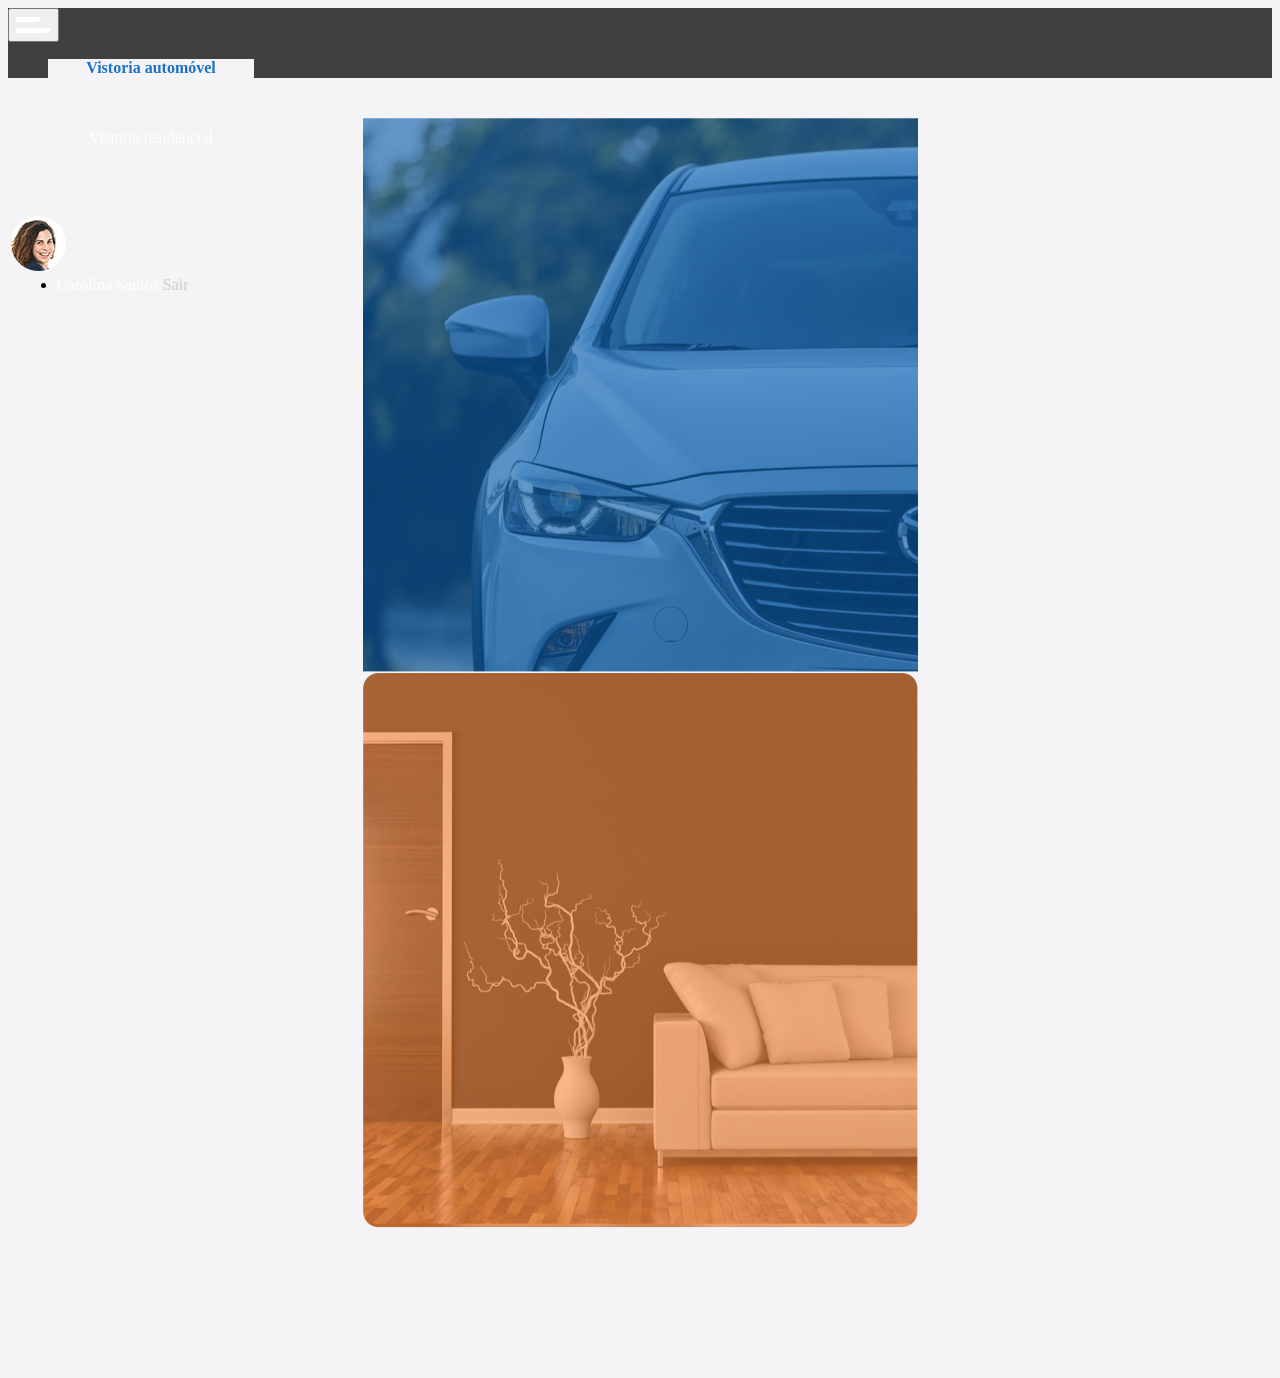
==== home.html @ ea6d6890 "Atualiza segurança, dependências e documentação do protótipo - jQuery 3.3.1 -> 3.7.1, Bootstrap 4.2." ====
<!DOCTYPE html>
<html lang="pt-br">
    <head>
    <meta charset="utf-8">
    <meta name="viewport" content="width=device-width, initial-scale=1, shrink-to-fit=no">
    <meta http-equiv="Content-Security-Policy" content="default-src 'self'; script-src 'self'; style-src 'self' 'unsafe-inline' https://fonts.googleapis.com; font-src 'self' https://fonts.gstatic.com; img-src 'self' data: blob:; connect-src 'self'; form-action 'self'; base-uri 'self'; object-src 'none'">
    <meta name="referrer" content="strict-origin-when-cross-origin">
    <meta name="robots" content="noindex, nofollow">
    <meta name="description" content="Escolha o tipo de vistoria.">
    <title>Início | Auto Vistoria</title>
    <link rel="icon" type="image/png" href="img/icon-car.png">

    <link rel="preconnect" href="https://fonts.googleapis.com">
    <link rel="preconnect" href="https://fonts.gstatic.com" crossorigin>
    <link href="https://fonts.googleapis.com/css2?family=Montserrat:wght@100;200;300;400;500;600;700&family=Open+Sans:wght@300;400;600;700&display=swap" rel="stylesheet">
    <link rel="stylesheet" href="css/bootstrap.min.css">
    <link rel="stylesheet" href="css/docs.min.css">
    <link rel="stylesheet" href="css/bradseg_icons.css">
    <link rel="stylesheet" href="css/estilo.css">
  </head>
    <body>
      <header class="header-home">
        <!-- Navbar -->
        <nav class="navbar navbar-expand-lg nav-mso display-desk">
          <a class="navbar-brand mr-auto mr-lg-0" href="home.html" aria-label="Início"></a>
          <button class="navbar-toggler p-0 border-0" type="button" data-toggle="offcanvas" aria-label="Abrir menu" aria-expanded="false">
            <!--span class="navbar-toggler-icon"></span-->
            <div class="navbar-toggler-icon">
                <div class="bar1"></div>
                <div class="bar2"></div>
                <div class="bar3"></div>
              </div>
          </button>
          <div class="navbar-collapse offcanvas-collapse">
            <ul class="navbar-nav padding-nav mx-auto">
              <li class="nav-item menu-principal active">
                <a class="nav-link" href="vistoria-automovel.html">Vistoria automóvel</a>
              </li>
              <li class="nav-item menu-principal">
                <a class="nav-link" href="vistoria-residencial.html">Vistoria residencial</a>
              </li>
            </ul>
            <div class="nav-user">
                <a href="#">
                  <img alt="Perfil do usuário" src="img/perfil-usuario.png">
                </a>
            </div>
            <ul class="navbar-nav ml-auto ml-auto-ajustes nav-responsive-none">
                <li class="nav-item">
                  <span class="nav-link white padding-li-itens">Carolina Santos</span>
                  <span><a class="nav-link yellow padding-li-itens" href="login.html">Sair</a></span>
                </li>
              </ul>
          </div>
        </nav>
        <!-- Navbar Responsiva -->
        <nav class="navbar navbar-expand-lg nav-mso display-mobile">
          <a class="navbar-brand mr-auto mr-lg-0" href="home.html" aria-label="Início"></a>
          <div class="nav-user">
            <a class="nav-link active" href="vistoria-automovel.html">Automóvel</a>
            <a class="nav-link" href="vistoria-residencial.html">Residencial</a>
          </div>
          <div class="nav-sair float-right">
            <a href="login.html">
              <img alt="Sair" src="img/icon-sair.png">
            </a>
          </div>
        </nav>
      </header>
        <section class="container-fluid home">
          <div class="row">
              <div class="col-sm-6">
                <a class="box" href="vistoria-automovel.html">
                    <div class="content">
                        <img alt="" src="img/bg-car.png" width="500" height="500">
                        <div class="text1">Automóvel</div>
                        <div class="text2">vistoria</div>
                    </div>
                </a>
              </div>
              <div class="col-sm-6">
                  <a class="box" href="vistoria-residencial.html">
                      <div class="content content-house">
                          <img alt="" src="img/bg-house.png" width="500" height="500">
                          <div class="text1">Residência</div>
                          <div class="text2">vistoria</div>
                      </div>
                  </a>
              </div>
          </div>
        </section>

    <script src="js/jquery-3.7.1.min.js"></script>
    <script src="js/popper.min.js"></script>
    <script src="js/bootstrap.min.js"></script>
    <script src="js/app.js"></script>
  </body>
</html>
---- css/docs.min.css ----
/*!
 * IE10 viewport hack for Surface/desktop Windows 8 bug
 * Copyright 2014-2015 Twitter, Inc.
 * Licensed under MIT (https://github.com/twbs/bootstrap/blob/master/LICENSE)
 */@-ms-viewport{width:device-width}@-o-viewport{width:device-width}@viewport{width:device-width}.hll{background-color:#ffc}.c{color:#999}.err{color:#A00;background-color:#FAA}.k{color:#069}.o{color:#555}.cm{color:#999}.cp{color:#099}.c1{color:#999}.cs{color:#999}.gd{background-color:#FCC;border:1px solid #C00}.ge{font-style:italic}.gr{color:red}.gh{color:#030}.gi{background-color:#CFC;border:1px solid #0C0}.go{color:#AAA}.gp{color:#009}.gu{color:#030}.gt{color:#9C6}.kc{color:#069}.kd{color:#069}.kn{color:#069}.kp{color:#069}.kr{color:#069}.kt{color:#078}.m{color:#F60}.s{color:#d44950}.na{color:#4f9fcf}.nb{color:#366}.nc{color:#0A8}.no{color:#360}.nd{color:#99F}.ni{color:#999}.ne{color:#C00}.nf{color:#C0F}.nl{color:#99F}.nn{color:#0CF}.nt{color:#2f6f9f}.nv{color:#033}.ow{color:#000}.w{color:#bbb}.mf{color:#F60}.mh{color:#F60}.mi{color:#F60}.mo{color:#F60}.sb{color:#C30}.sc{color:#C30}.sd{color:#C30;font-style:italic}.s2{color:#C30}.se{color:#C30}.sh{color:#C30}.si{color:#A00}.sx{color:#C30}.sr{color:#3AA}.s1{color:#C30}.ss{color:#FC3}.bp{color:#366}.vc{color:#033}.vg{color:#033}.vi{color:#033}.il{color:#F60}.css .nt+.nt,.css .o,.css .o+.nt{color:#999}/*!
 * Bootstrap Docs (http://getbootstrap.com)
 * Copyright 2011-2016 Twitter, Inc.
 * Licensed under the Creative Commons Attribution 3.0 Unported License. For
 * details, see https://creativecommons.org/licenses/by/3.0/.
 */body{position:relative}.table code{font-size:13px;font-weight:400}h2 code,h3 code,h4 code{background-color:inherit}.btn-outline{color:#563d7c;background-color:transparent;border-color:#563d7c}.btn-outline:active,.btn-outline:focus,.btn-outline:hover{color:#fff;background-color:#563d7c;border-color:#563d7c}.btn-outline-inverse{color:#fff;background-color:transparent;border-color:#cdbfe3}.btn-outline-inverse:active,.btn-outline-inverse:focus,.btn-outline-inverse:hover{color:#563d7c;text-shadow:none;background-color:#fff;border-color:#fff}.bs-docs-booticon{display:block;font-weight:500;color:#fff;text-align:center;cursor:default;background-color:#563d7c;border-radius:15%}.bs-docs-booticon-sm{width:30px;height:30px;font-size:20px;line-height:28px}.bs-docs-booticon-lg{width:144px;height:144px;font-size:108px;line-height:140px}.bs-docs-booticon-inverse{color:#563d7c;background-color:#fff}.bs-docs-booticon-outline{background-color:transparent;border:1px solid #cdbfe3}#skippy{display:block;padding:1em;color:#fff;background-color:#6f5499;outline:0}#skippy .skiplink-text{padding:.5em;outline:1px dotted}#content:focus{outline:0}.bs-docs-nav{margin-bottom:0;background-color:#fff;border-bottom:0}.bs-home-nav .bs-nav-b{display:none}.bs-docs-nav .navbar-brand,.bs-docs-nav .navbar-nav>li>a{font-weight:500;color:#563d7c}.bs-docs-nav .navbar-nav>.active>a,.bs-docs-nav .navbar-nav>.active>a:hover,.bs-docs-nav .navbar-nav>li>a:hover{color:#463265;background-color:#f9f9f9}.bs-docs-nav .navbar-toggle .icon-bar{background-color:#563d7c}.bs-docs-nav .navbar-header .navbar-toggle{border-color:#fff}.bs-docs-nav .navbar-header .navbar-toggle:focus,.bs-docs-nav .navbar-header .navbar-toggle:hover{background-color:#f9f9f9;border-color:#f9f9f9}.bs-docs-footer{padding-top:50px;padding-bottom:50px;margin-top:100px;color:#99979c;text-align:center;background-color:#2a2730}.bs-docs-footer a{color:#fff}.bs-docs-footer-links{padding-left:0;margin-bottom:20px}.bs-docs-footer-links li{display:inline-block}.bs-docs-footer-links li+li{margin-left:15px}@media (min-width:768px){.bs-docs-footer{text-align:left}.bs-docs-footer p{margin-bottom:0}}.bs-docs-header,.bs-docs-masthead{position:relative;padding:30px 0;color:#cdbfe3;text-align:center;text-shadow:0 1px 0 rgba(0,0,0,.1);background-color:#6f5499;background-image:-webkit-gradient(linear,left top,left bottom,from(#563d7c),to(#6f5499));background-image:-webkit-linear-gradient(top,#563d7c 0,#6f5499 100%);background-image:-o-linear-gradient(top,#563d7c 0,#6f5499 100%);background-image:linear-gradient(to bottom,#563d7c 0,#6f5499 100%);filter:progid:DXImageTransform.Microsoft.gradient(startColorstr='#563d7c', endColorstr='#6F5499', GradientType=0);background-repeat:repeat-x}.bs-docs-masthead .bs-docs-booticon{margin:0 auto 30px}.bs-docs-masthead h1{font-weight:300;line-height:1;color:#fff}.bs-docs-masthead .lead{margin:0 auto 30px;font-size:20px;color:#fff}.bs-docs-masthead .version{margin-top:-15px;margin-bottom:30px;color:#9783b9}.bs-docs-masthead .btn{width:100%;padding:15px 30px;font-size:20px}@media (min-width:480px){.bs-docs-masthead .btn{width:auto}}@media (min-width:768px){.bs-docs-masthead{padding:80px 0}.bs-docs-masthead h1{font-size:60px}.bs-docs-masthead .lead{font-size:24px}}@media (min-width:992px){.bs-docs-masthead .lead{width:80%;font-size:30px}}.bs-docs-header{margin-bottom:40px;font-size:20px}.bs-docs-header h1{margin-top:0;color:#fff}.bs-docs-header p{margin-bottom:0;font-weight:300;line-height:1.4}.bs-docs-header .container{position:relative}@media (min-width:768px){.bs-docs-header{padding-top:60px;padding-bottom:60px;font-size:24px;text-align:left}.bs-docs-header h1{font-size:60px;line-height:1}}@media (min-width:992px){.bs-docs-header h1,.bs-docs-header p{margin-right:380px}}.carbonad{width:auto!important;height:auto!important;padding:20px!important;margin:30px -15px -31px!important;overflow:hidden;font-size:13px!important;line-height:16px!important;text-align:left;background:0 0!important;border:solid #866ab3!important;border-width:1px 0!important}.carbonad-img{margin:0!important}.carbonad-tag,.carbonad-text{display:block!important;float:none!important;width:auto!important;height:auto!important;margin-left:145px!important;font-family:"Helvetica Neue",Helvetica,Arial,sans-serif!important}.carbonad-text{padding-top:0!important}.carbonad-tag{color:inherit!important;text-align:left!important}.carbonad-tag a,.carbonad-text a{color:#fff!important}.carbonad #azcarbon>img{display:none}@media (min-width:480px){.carbonad{width:330px!important;margin:20px auto!important;border-width:1px!important;border-radius:4px}.bs-docs-masthead .carbonad{margin:50px auto 0!important}}@media (min-width:768px){.carbonad{margin-right:0!important;margin-left:0!important}}@media (min-width:992px){.carbonad{position:absolute;top:0;right:15px;width:330px!important;padding:15px!important;margin:0!important}.bs-docs-masthead .carbonad{position:static}}.bs-docs-featurette{padding-top:40px;padding-bottom:40px;font-size:16px;line-height:1.5;color:#555;text-align:center;background-color:#fff;border-bottom:1px solid #e5e5e5}.bs-docs-featurette+.bs-docs-footer{margin-top:0;border-top:0}.bs-docs-featurette-title{margin-bottom:5px;font-size:30px;font-weight:400;color:#333}.half-rule{width:100px;margin:40px auto}.bs-docs-featurette h3{margin-bottom:5px;font-weight:400;color:#333}.bs-docs-featurette-img{display:block;margin-bottom:20px;color:#333}.bs-docs-featurette-img:hover{color:#337ab7;text-decoration:none}.bs-docs-featurette-img img{display:block;margin-bottom:15px}@media (min-width:480px){.bs-docs-featurette .img-responsive{margin-top:30px}}@media (min-width:768px){.bs-docs-featurette{padding-top:100px;padding-bottom:100px}.bs-docs-featurette-title{font-size:40px}.bs-docs-featurette .lead{max-width:80%;margin-right:auto;margin-left:auto}.bs-docs-featurette .img-responsive{margin-top:0}}.bs-docs-featured-sites{margin-right:-1px;margin-left:-1px}.bs-docs-featured-sites .col-xs-6{padding:1px}.bs-docs-featured-sites .img-responsive{margin-top:0}@media (min-width:768px){.bs-docs-featured-sites .col-sm-3:first-child img{border-top-left-radius:4px;border-bottom-left-radius:4px}.bs-docs-featured-sites .col-sm-3:last-child img{border-top-right-radius:4px;border-bottom-right-radius:4px}}.bs-examples .thumbnail{margin-bottom:10px}.bs-examples h4{margin-bottom:5px}.bs-examples p{margin-bottom:20px}@media (max-width:480px){.bs-examples{margin-right:-10px;margin-left:-10px}.bs-examples>[class^=col-]{padding-right:10px;padding-left:10px}}.bs-docs-sidebar.affix{position:static}@media (min-width:768px){.bs-docs-sidebar{padding-left:20px}}.bs-docs-sidenav{margin-top:20px;margin-bottom:20px}.bs-docs-sidebar .nav>li>a{display:block;padding:4px 20px;font-size:13px;font-weight:500;color:#767676}.bs-docs-sidebar .nav>li>a:focus,.bs-docs-sidebar .nav>li>a:hover{padding-left:19px;color:#563d7c;text-decoration:none;background-color:transparent;border-left:1px solid #563d7c}.bs-docs-sidebar .nav>.active:focus>a,.bs-docs-sidebar .nav>.active:hover>a,.bs-docs-sidebar .nav>.active>a{padding-left:18px;font-weight:700;color:#563d7c;background-color:transparent;border-left:2px solid #563d7c}.bs-docs-sidebar .nav .nav{display:none;padding-bottom:10px}.bs-docs-sidebar .nav .nav>li>a{padding-top:1px;padding-bottom:1px;padding-left:30px;font-size:12px;font-weight:400}.bs-docs-sidebar .nav .nav>li>a:focus,.bs-docs-sidebar .nav .nav>li>a:hover{padding-left:29px}.bs-docs-sidebar .nav .nav>.active:focus>a,.bs-docs-sidebar .nav .nav>.active:hover>a,.bs-docs-sidebar .nav .nav>.active>a{padding-left:28px;font-weight:500}.back-to-top,.bs-docs-theme-toggle{display:none;padding:4px 10px;margin-top:10px;margin-left:10px;font-size:12px;font-weight:500;color:#999}.back-to-top:hover,.bs-docs-theme-toggle:hover{color:#563d7c;text-decoration:none}.bs-docs-theme-toggle{margin-top:0}@media (min-width:768px){.back-to-top,.bs-docs-theme-toggle{display:block}}@media (min-width:992px){.bs-docs-sidebar .nav>.active>ul{display:block}.bs-docs-sidebar.affix,.bs-docs-sidebar.affix-bottom{width:213px}.bs-docs-sidebar.affix{position:fixed;top:20px}.bs-docs-sidebar.affix-bottom{position:absolute}.bs-docs-sidebar.affix .bs-docs-sidenav,.bs-docs-sidebar.affix-bottom .bs-docs-sidenav{margin-top:0;margin-bottom:0}}@media (min-width:1200px){.bs-docs-sidebar.affix,.bs-docs-sidebar.affix-bottom{width:263px}}.bs-docs-section{margin-bottom:60px}.bs-docs-section:last-child{margin-bottom:0}h1[id]{padding-top:20px;margin-top:0}.bs-callout{padding:20px;margin:20px 0;border:1px solid #eee;border-left-width:5px;border-radius:3px}.bs-callout h4{margin-top:0;margin-bottom:5px}.bs-callout p:last-child{margin-bottom:0}.bs-callout code{border-radius:3px}.bs-callout+.bs-callout{margin-top:-5px}.bs-callout-danger{border-left-color:#ce4844}.bs-callout-danger h4{color:#ce4844}.bs-callout-warning{border-left-color:#aa6708}.bs-callout-warning h4{color:#aa6708}.bs-callout-info{border-left-color:#1b809e}.bs-callout-info h4{color:#1b809e}.color-swatches{margin:0 -5px;overflow:hidden}.color-swatch{float:left;width:60px;height:60px;margin:0 5px;border-radius:3px}@media (min-width:768px){.color-swatch{width:100px;height:100px}}.color-swatches .gray-darker{background-color:#222}.color-swatches .gray-dark{background-color:#333}.color-swatches .gray{background-color:#555}.color-swatches .gray-light{background-color:#999}.color-swatches .gray-lighter{background-color:#eee}.color-swatches .brand-primary{background-color:#337ab7}.color-swatches .brand-success{background-color:#5cb85c}.color-swatches .brand-warning{background-color:#f0ad4e}.color-swatches .brand-danger{background-color:#d9534f}.color-swatches .brand-info{background-color:#5bc0de}.color-swatches .bs-purple{background-color:#563d7c}.color-swatches .bs-purple-light{background-color:#c7bfd3}.color-swatches .bs-purple-lighter{background-color:#e5e1ea}.color-swatches .bs-gray{background-color:#f9f9f9}.bs-team .team-member{line-height:32px;color:#555}.bs-team .team-member:hover{color:#333;text-decoration:none}.bs-team .github-btn{float:right;width:180px;height:20px;margin-top:6px;border:none}.bs-team img{float:left;width:32px;margin-right:10px;border-radius:4px}.bs-docs-browser-bugs td p{margin-bottom:0}.bs-docs-browser-bugs th:first-child{width:18%}.show-grid{margin-bottom:15px}.show-grid [class^=col-]{padding-top:10px;padding-bottom:10px;background-color:#eee;background-color:rgba(86,61,124,.15);border:1px solid #ddd;border:1px solid rgba(86,61,124,.2)}.bs-example{position:relative;padding:45px 15px 15px;margin:0 -15px 15px;border-color:#e5e5e5 #eee #eee;border-style:solid;border-width:1px 0;-webkit-box-shadow:inset 0 3px 6px rgba(0,0,0,.05);box-shadow:inset 0 3px 6px rgba(0,0,0,.05)}.bs-example:after{position:absolute;top:15px;left:15px;font-size:12px;font-weight:700;color:#959595;text-transform:uppercase;letter-spacing:1px;content:"Example"}.bs-example-padded-bottom{padding-bottom:24px}.bs-example+.highlight,.bs-example+.zero-clipboard+.highlight{margin:-15px -15px 15px;border-width:0 0 1px;border-radius:0}@media (min-width:768px){.bs-example{margin-right:0;margin-left:0;background-color:#fff;border-color:#ddd;border-width:1px;border-radius:4px 4px 0 0;-webkit-box-shadow:none;box-shadow:none}.bs-example+.highlight,.bs-example+.zero-clipboard+.highlight{margin-top:-16px;margin-right:0;margin-left:0;border-width:1px;border-bottom-right-radius:4px;border-bottom-left-radius:4px}.bs-example-standalone{border-radius:4px}}.bs-example .container{width:auto}.bs-example>.alert:last-child,.bs-example>.form-control:last-child,.bs-example>.jumbotron:last-child,.bs-example>.list-group:last-child,.bs-example>.navbar:last-child,.bs-example>.panel:last-child,.bs-example>.progress:last-child,.bs-example>.table-responsive:last-child>.table,.bs-example>.table:last-child,.bs-example>.well:last-child,.bs-example>blockquote:last-child,.bs-example>ol:last-child,.bs-example>p:last-child,.bs-example>ul:last-child{margin-bottom:0}.bs-example>p>.close{float:none}.bs-example-type .table .type-info{color:#767676;vertical-align:middle}.bs-example-type .table td{padding:15px 0;border-color:#eee}.bs-example-type .table tr:first-child td{border-top:0}.bs-example-type h1,.bs-example-type h2,.bs-example-type h3,.bs-example-type h4,.bs-example-type h5,.bs-example-type h6{margin:0}.bs-example-bg-classes p{padding:15px}.bs-example>.img-circle,.bs-example>.img-rounded,.bs-example>.img-thumbnail{margin:5px}.bs-example>.table-responsive>.table{background-color:#fff}.bs-example>.btn,.bs-example>.btn-group{margin-top:5px;margin-bottom:5px}.bs-example>.btn-toolbar+.btn-toolbar{margin-top:10px}.bs-example-control-sizing input[type=text]+input[type=text],.bs-example-control-sizing select{margin-top:10px}.bs-example-form .input-group{margin-bottom:10px}.bs-example>textarea.form-control{resize:vertical}.bs-example>.list-group{max-width:400px}.bs-example .navbar:last-child{margin-bottom:0}.bs-navbar-bottom-example,.bs-navbar-top-example{z-index:1;padding:0;overflow:hidden}.bs-navbar-bottom-example .navbar-header,.bs-navbar-top-example .navbar-header{margin-left:0}.bs-navbar-bottom-example .navbar-fixed-bottom,.bs-navbar-top-example .navbar-fixed-top{position:relative;margin-right:0;margin-left:0}.bs-navbar-top-example{padding-bottom:45px}.bs-navbar-top-example:after{top:auto;bottom:15px}.bs-navbar-top-example .navbar-fixed-top{top:-1px}.bs-navbar-bottom-example{padding-top:45px}.bs-navbar-bottom-example .navbar-fixed-bottom{bottom:-1px}.bs-navbar-bottom-example .navbar{margin-bottom:0}@media (min-width:768px){.bs-navbar-bottom-example .navbar-fixed-bottom,.bs-navbar-top-example .navbar-fixed-top{position:absolute}}.bs-example .pagination{margin-top:10px;margin-bottom:10px}.bs-example>.pager{margin-top:0}.bs-example-modal{background-color:#f5f5f5}.bs-example-modal .modal{position:relative;top:auto;right:auto;bottom:auto;left:auto;z-index:1;display:block}.bs-example-modal .modal-dialog{left:auto;margin-right:auto;margin-left:auto}.bs-example>.dropdown>.dropdown-toggle{float:left}.bs-example>.dropdown>.dropdown-menu{position:static;display:block;margin-bottom:5px;clear:left}.bs-example-tabs .nav-tabs{margin-bottom:15px}.bs-example-tooltips{text-align:center}.bs-example-tooltips>.btn{margin-top:5px;margin-bottom:5px}.bs-example-tooltip .tooltip{position:relative;display:inline-block;margin:10px 20px;opacity:1}.bs-example-popover{padding-bottom:24px;background-color:#f9f9f9}.bs-example-popover .popover{position:relative;display:block;float:left;width:260px;margin:20px}.scrollspy-example{position:relative;height:200px;margin-top:10px;overflow:auto}.bs-example>.nav-pills-stacked-example{max-width:300px}#collapseExample .well{margin-bottom:0}.bs-events-table>tbody>tr>td:first-child,.bs-events-table>thead>tr>th:first-child{white-space:nowrap}.bs-events-table>thead>tr>th:first-child{width:150px}.js-options-table>thead>tr>th:nth-child(1),.js-options-table>thead>tr>th:nth-child(2){width:100px}.js-options-table>thead>tr>th:nth-child(3){width:50px}.highlight{padding:9px 14px;margin-bottom:14px;background-color:#f7f7f9;border:1px solid #e1e1e8;border-radius:4px}.highlight pre{padding:0;margin-top:0;margin-bottom:0;word-break:normal;white-space:nowrap;background-color:transparent;border:0}.highlight pre code{font-size:inherit;color:#333}.highlight pre code:first-child{display:inline-block;padding-right:45px}.table-responsive .highlight pre{white-space:normal}.bs-table th small,.responsive-utilities th small{display:block;font-weight:400;color:#999}.responsive-utilities tbody th{font-weight:400}.responsive-utilities td{text-align:center}.responsive-utilities td.is-visible{color:#468847;background-color:#dff0d8!important}.responsive-utilities td.is-hidden{color:#ccc;background-color:#f9f9f9!important}.responsive-utilities-test{margin-top:5px}.responsive-utilities-test .col-xs-6{margin-bottom:10px}.responsive-utilities-test span{display:block;padding:15px 10px;font-size:14px;font-weight:700;line-height:1.1;text-align:center;border-radius:4px}.hidden-on .col-xs-6 .hidden-lg,.hidden-on .col-xs-6 .hidden-md,.hidden-on .col-xs-6 .hidden-sm,.hidden-on .col-xs-6 .hidden-xs,.visible-on .col-xs-6 .hidden-lg,.visible-on .col-xs-6 .hidden-md,.visible-on .col-xs-6 .hidden-sm,.visible-on .col-xs-6 .hidden-xs{color:#999;border:1px solid #ddd}.hidden-on .col-xs-6 .visible-lg-block,.hidden-on .col-xs-6 .visible-md-block,.hidden-on .col-xs-6 .visible-sm-block,.hidden-on .col-xs-6 .visible-xs-block,.visible-on .col-xs-6 .visible-lg-block,.visible-on .col-xs-6 .visible-md-block,.visible-on .col-xs-6 .visible-sm-block,.visible-on .col-xs-6 .visible-xs-block{color:#468847;background-color:#dff0d8;border:1px solid #d6e9c6}.bs-glyphicons{margin:0 -10px 20px;overflow:hidden}.bs-glyphicons-list{padding-left:0;list-style:none}.bs-glyphicons li{float:left;width:25%;height:115px;padding:10px;font-size:10px;line-height:1.4;text-align:center;background-color:#f9f9f9;border:1px solid #fff}.bs-glyphicons .glyphicon{margin-top:5px;margin-bottom:10px;font-size:24px}.bs-glyphicons .glyphicon-class{display:block;text-align:center;word-wrap:break-word}.bs-glyphicons li:hover{color:#fff;background-color:#563d7c}@media (min-width:768px){.bs-glyphicons{margin-right:0;margin-left:0}.bs-glyphicons li{width:12.5%;font-size:12px}}.bs-customizer .toggle{float:right;margin-top:25px}.bs-customizer label{margin-top:10px;font-weight:500;color:#555}.bs-customizer h2{padding-top:30px;margin-top:0;margin-bottom:5px}.bs-customizer h3{margin-bottom:0}.bs-customizer h4{margin-top:15px;margin-bottom:0}.bs-customizer .bs-callout h4{margin-top:0;margin-bottom:5px}.bs-customizer input[type=text]{font-family:Menlo,Monaco,Consolas,"Courier New",monospace;background-color:#fafafa}.bs-customizer .help-block{margin-bottom:5px;font-size:12px}#less-section label{font-weight:400}.bs-customize-download .btn-outline{padding:20px}.bs-customizer-alert{position:fixed;top:0;right:0;left:0;z-index:1030;padding:15px 0;color:#fff;background-color:#d9534f;border-bottom:1px solid #b94441;-webkit-box-shadow:inset 0 1px 0 rgba(255,255,255,.25);box-shadow:inset 0 1px 0 rgba(255,255,255,.25)}.bs-customizer-alert .close{margin-top:-4px;font-size:24px}.bs-customizer-alert p{margin-bottom:0}.bs-customizer-alert .glyphicon{margin-right:5px}.bs-customizer-alert pre{margin:10px 0 0;color:#fff;background-color:#a83c3a;border-color:#973634;-webkit-box-shadow:inset 0 2px 4px rgba(0,0,0,.05),0 1px 0 rgba(255,255,255,.1);box-shadow:inset 0 2px 4px rgba(0,0,0,.05),0 1px 0 rgba(255,255,255,.1)}.bs-dropzone{position:relative;padding:20px;margin-bottom:20px;color:#777;text-align:center;border:2px dashed #eee;border-radius:4px}.bs-dropzone .import-header{margin-bottom:5px}.bs-dropzone .glyphicon-download-alt{font-size:40px}.bs-dropzone hr{width:100px}.bs-dropzone .lead{margin-bottom:10px;font-weight:400;color:#333}#import-manual-trigger{cursor:pointer}.bs-dropzone p:last-child{margin-bottom:0}.bs-brand-logos{display:table;width:100%;margin-bottom:15px;overflow:hidden;color:#563d7c;background-color:#f9f9f9;border-radius:4px}.bs-brand-item{padding:60px 0;text-align:center}.bs-brand-item+.bs-brand-item{border-top:1px solid #fff}.bs-brand-logos .inverse{color:#fff;background-color:#563d7c}.bs-brand-item h1,.bs-brand-item h3{margin-top:0;margin-bottom:0}.bs-brand-item .bs-docs-booticon{margin-right:auto;margin-left:auto}.bs-brand-item .glyphicon{width:30px;height:30px;margin:10px auto -10px;line-height:30px;color:#fff;border-radius:50%}.bs-brand-item .glyphicon-ok{background-color:#5cb85c}.bs-brand-item .glyphicon-remove{background-color:#d9534f}@media (min-width:768px){.bs-brand-item{display:table-cell;width:1%}.bs-brand-item+.bs-brand-item{border-top:0;border-left:1px solid #fff}.bs-brand-item h1{font-size:60px}}.zero-clipboard{position:relative;display:none}.btn-clipboard{position:absolute;top:0;right:0;z-index:10;display:block;padding:5px 8px;font-size:12px;color:#767676;cursor:pointer;background-color:#fff;border:1px solid #e1e1e8;border-radius:0 4px 0 4px}.btn-clipboard-hover{color:#fff;background-color:#563d7c;border-color:#563d7c}@media (min-width:768px){.zero-clipboard{display:block}.bs-example+.zero-clipboard .btn-clipboard{top:-16px;border-top-right-radius:0}}.anchorjs-link{color:inherit}@media (max-width:480px){.anchorjs-link{display:none}}:hover>.anchorjs-link{opacity:.75;-webkit-transition:color .16s linear;-o-transition:color .16s linear;transition:color .16s linear}.anchorjs-link:focus,:hover>.anchorjs-link:hover{text-decoration:none;opacity:1}#focusedInput{border-color:#ccc;border-color:rgba(82,168,236,.8);outline:0;outline:thin dotted\9;-webkit-box-shadow:0 0 8px rgba(82,168,236,.6);box-shadow:0 0 8px rgba(82,168,236,.6)}.v4-tease{display:block;padding:15px 20px;font-weight:700;color:#fff;text-align:center;background-color:#0275d8}.v4-tease:hover{color:#fff;text-decoration:none;background-color:#0269c2}@media print{a[href]:after{content:""!important}}
/*# sourceMappingURL=docs.min.css.map */
---- css/bradseg_icons.css ----
@font-face {
  font-family: 'bradesco_v2';
  src:  url('../fonts/bradesco_v2.eot');
  src:  url('../fonts/bradesco_v2.eot#iefix') format('embedded-opentype'),
    url('../fonts/bradesco_v2.ttf') format('truetype'),
    url('../fonts/bradesco_v2.woff') format('woff'),
    url('../fonts/bradesco_v2.svg#bradesco_v2') format('svg');
  font-weight: normal;
  font-style: normal;
}

[class^="icon-"], [class*=" icon-"] {
  /* use !important to prevent issues with browser extensions that change fonts */
  font-family: 'bradesco_v2' !important;
  speak: none;
  font-style: normal;
  font-weight: normal;
  font-variant: normal;
  text-transform: none;
  line-height: 1;

  /* Better Font Rendering =========== */
  -webkit-font-smoothing: antialiased;
  -moz-osx-font-smoothing: grayscale;
}

.icon-auto-posto:before {
  content: "\e900";
}
.icon-viagem-abrangencia:before {
  content: "\e901";
}
.icon-acess-cadeirante:before {
  content: "\e902";
}
.icon-saude-acidentes:before {
  content: "\e903";
}
.icon-fin-acompanhamento-proposta:before {
  content: "\e904";
}
.icon-nav-adicionar:before {
  content: "\e905";
}
.icon-doc-add-calendario:before {
  content: "\e906";
}
.icon-fin-adicionar-carteira:before {
  content: "\e907";
}
.icon-info-relogio:before {
  content: "\e908";
}
.icon-saude-agendar-consulta:before {
  content: "\e909";
}
.icon-alerta-duvida:before {
  content: "\e90a";
}
.icon-alerta-atencao:before {
  content: "\e90b";
}
.icon-saude-ambulancia:before {
  content: "\e90c";
}
.icon-doc-analisar:before {
  content: "\e90d";
}
.icon-nav-anexar:before {
  content: "\e90e";
}
.icon-residencial-antenas:before {
  content: "\e90f";
}
.icon-info-anunciar:before {
  content: "\e910";
}
.icon-saude-a-pe:before {
  content: "\e911";
}
.icon-auto-app-seguro:before {
  content: "\e912";
}
.icon-doc-protocolos:before {
  content: "\e913";
}
.icon-acess-baixa-visao:before {
  content: "\e914";
}
.icon-atend-cel:before {
  content: "\e915";
}
.icon-seta-longa-baixo-c:before {
  content: "\e916";
}
.icon-seta-longa-cima-c:before {
  content: "\e917";
}
.icon-atend-chat:before {
  content: "\e918";
}
.icon-atend-sms:before {
  content: "\e919";
}
.icon-viagem-acessoria-mundial:before {
  content: "\e91a";
}
.icon-auto-assistencia:before {
  content: "\e91b";
}
.icon-info-familiar:before {
  content: "\e91c";
}
.icon-saude-funeral:before {
  content: "\e91d";
}
.icon-info-pet:before {
  content: "\e91e";
}
.icon-residencial-assist:before {
  content: "\e91f";
}
.icon-alerta-erro:before {
  content: "\e920";
}
.icon-atend-atendente:before {
  content: "\e921";
}
.icon-atend-campainha:before {
  content: "\e922";
}
.icon-acess-surdos:before {
  content: "\e923";
}
.icon-atend-bia:before {
  content: "\e924";
}
.icon-atend-presencial:before {
  content: "\e925";
}
.icon-nav-atualizar:before {
  content: "\e926";
}
.icon-nav-audio:before {
  content: "\e927";
}
.icon-acess-font-maior:before {
  content: "\e928";
}
.icon-viagem-mala:before {
  content: "\e929";
}
.icon-viagem-bagagem:before {
  content: "\e92a";
}
.icon-fin-banco:before {
  content: "\e92b";
}
.icon-vb-beneficios2:before {
  content: "\e92c";
}
.icon-vb-beneficios:before {
  content: "\e92d";
}
.icon-vb-bercario:before {
  content: "\e92e";
}
.icon-info-bilhete-sorteio:before {
  content: "\e92f";
}
.icon-info-bloqueio-aberto:before {
  content: "\e930";
}
.icon-fin-boleto:before {
  content: "\e931";
}
.icon-nav-cadastrar-senha:before {
  content: "\e932";
}
.icon-doc-calendario:before {
  content: "\e933";
}
.icon-doc-calendario-proximo:before {
  content: "\e934";
}
.icon-atend-call-center:before {
  content: "\e935";
}
.icon-auto-cambio:before {
  content: "\e936";
}
.icon-info-foto:before {
  content: "\e937";
}
.icon-auto-caminhao:before {
  content: "\e938";
}
.icon-viagem-cancelamento:before {
  content: "\e939";
}
.icon-fin-reembolso:before {
  content: "\e93a";
}
.icon-vert-capitalizacao:before {
  content: "\e93b";
}
.icon-saude-cardiograma:before {
  content: "\e93c";
}
.icon-fin-cartao:before {
  content: "\e93d";
}
.icon-atend-celular:before {
  content: "\e93e";
}
.icon-atend-chat-online:before {
  content: "\e93f";
}
.icon-atend-chatbot:before {
  content: "\e940";
}
.icon-residencial-chaveiro:before {
  content: "\e941";
}
.icon-fin-cheque:before {
  content: "\e942";
}
.icon-vb-documentarios:before {
  content: "\e943";
}
.icon-vb-circuito-cultural:before {
  content: "\e944";
}
.icon-fin-cartoes:before {
  content: "\e945";
}
.icon-saude-dental-cirurgia:before {
  content: "\e946";
}
.icon-saude-cirurgia-plastica:before {
  content: "\e947";
}
.icon-residencial-cobertura:before {
  content: "\e948";
}
.icon-residencial-provisoria:before {
  content: "\e949";
}
.icon-auto-coberturas-adicionais:before {
  content: "\e94a";
}
.icon-fin-dinheiro:before {
  content: "\e94b";
}
.icon-fin-comprar:before {
  content: "\e94c";
}
.icon-nav-compartilhar:before {
  content: "\e94d";
}
.icon-doc-coleta-documentos:before {
  content: "\e94e";
}
.icon-fin-compra-online2:before {
  content: "\e94f";
}
.icon-fin-compra-online:before {
  content: "\e950";
}
.icon-fin-compras:before {
  content: "\e951";
}
.icon-auto-autoridades:before {
  content: "\e952";
}
.icon-vb-jazz:before {
  content: "\e953";
}
.icon-doc-consulta:before {
  content: "\e954";
}
.icon-info-consultoria-sustentavel:before {
  content: "\e955";
}
.icon-doc-contratos:before {
  content: "\e956";
}
.icon-fin-contribuicao:before {
  content: "\e957";
}
.icon-nav-conversa:before {
  content: "\e958";
}
.icon-nav-mensagem:before {
  content: "\e959";
}
.icon-doc-documento:before {
  content: "\e95a";
}
.icon-alerta-sucesso:before {
  content: "\e95b";
}
.icon-auto-corretores:before {
  content: "\e95c";
}
.icon-dados-cpf:before {
  content: "\e95d";
}
.icon-vert-vida:before {
  content: "\e95e";
}
.icon-fin-custo-total:before {
  content: "\e95f";
}
.icon-vb-danca:before {
  content: "\e960";
}
.icon-fin-debito-online2:before {
  content: "\e961";
}
.icon-fin-debito-online:before {
  content: "\e962";
}
.icon-vert-dental:before {
  content: "\e963";
}
.icon-info-familia:before {
  content: "\e964";
}
.icon-saude-dental-pais:before {
  content: "\e965";
}
.icon-fin-deposito-cheque:before {
  content: "\e966";
}
.icon-saude-dermatologia:before {
  content: "\e967";
}
.icon-info-desconto-loja:before {
  content: "\e968";
}
.icon-info-descubra:before {
  content: "\e969";
}
.icon-nav-desligar:before {
  content: "\e96a";
}
.icon-fin-despesas:before {
  content: "\e96b";
}
.icon-saude-despesas-medicas:before {
  content: "\e96c";
}
.icon-info-dia-noite:before {
  content: "\e96d";
}
.icon-saude-diaria-hospitalar2:before {
  content: "\e96e";
}
.icon-doc-dicionario:before {
  content: "\e96f";
}
.icon-saude-dieta:before {
  content: "\e970";
}
.icon-acess-font-menor:before {
  content: "\e971";
}
.icon-auto-condutor:before {
  content: "\e972";
}
.icon-info-diversidade:before {
  content: "\e973";
}
.icon-doc-papel:before {
  content: "\e974";
}
.icon-doc-alerta:before {
  content: "\e975";
}
.icon-nav-baixar:before {
  content: "\e976";
}
.icon-nav-editar:before {
  content: "\e977";
}
.icon-info-educacao:before {
  content: "\e978";
}
.icon-residencial-eletricista:before {
  content: "\e979";
}
.icon-atend-email:before {
  content: "\e97a";
}
.icon-info-ladrao:before {
  content: "\e97b";
}
.icon-info-emergencia:before {
  content: "\e97c";
}
.icon-residencial-encanador:before {
  content: "\e97d";
}
.icon-saude-dental-endodontia:before {
  content: "\e97e";
}
.icon-atend-email-envio:before {
  content: "\e97f";
}
.icon-alerta-erro2:before {
  content: "\e980";
}
.icon-doc-form:before {
  content: "\e981";
}
.icon-auto-protecao:before {
  content: "\e982";
}
.icon-dados-estado-civil:before {
  content: "\e983";
}
.icon-info-estrategia:before {
  content: "\e984";
}
.icon-residencial-explosao:before {
  content: "\e985";
}
.icon-vb-exposicoes2:before {
  content: "\e986";
}
.icon-vb-exposicoes:before {
  content: "\e987";
}
.icon-doc-documento-facil:before {
  content: "\e988";
}
.icon-vb-facilidade:before {
  content: "\e989";
}
.icon-vb-facilidades:before {
  content: "\e98a";
}
.icon-saude-farmacias-proximas:before {
  content: "\e98b";
}
.icon-fin-fatura:before {
  content: "\e98c";
}
.icon-fin-ir:before {
  content: "\e98d";
}
.icon-shop-estrela:before {
  content: "\e98e";
}
.icon-nav-fechar:before {
  content: "\e98f";
}
.icon-info-previdencia:before {
  content: "\e990";
}
.icon-nav-configuracoes:before {
  content: "\e991";
}
.icon-nav-filme:before {
  content: "\e992";
}
.icon-residencial-quadros:before {
  content: "\e993";
}
.icon-fin-caixa:before {
  content: "\e994";
}
.icon-info-galeria-fotos:before {
  content: "\e995";
}
.icon-saude-ganho-peso:before {
  content: "\e996";
}
.icon-info-gestante:before {
  content: "\e997";
}
.icon-dados-grafico:before {
  content: "\e998";
}
.icon-fin-guardar-dinheiro:before {
  content: "\e999";
}
.icon-fin-poupanca:before {
  content: "\e99a";
}
.icon-viagem-hospedagem:before {
  content: "\e99b";
}
.icon-saude-hospitais-proximos:before {
  content: "\e99c";
}
.icon-saude-hospital:before {
  content: "\e99d";
}
.icon-saude-diaria-hospitalar:before {
  content: "\e99e";
}
.icon-info-ideia:before {
  content: "\e99f";
}
.icon-fin-imposto-renda:before {
  content: "\e9a0";
}
.icon-nav-imprimir:before {
  content: "\e9a1";
}
.icon-info-incendio:before {
  content: "\e9a2";
}
.icon-info-inclusao-exclusao:before {
  content: "\e9a3";
}
.icon-fin-industria:before {
  content: "\e9a4";
}
.icon-info-infantil:before {
  content: "\e9a5";
}
.icon-info-mobile:before {
  content: "\e9a6";
}
.icon-info-web:before {
  content: "\e9a7";
}
.icon-nav-informacoes:before {
  content: "\e9a8";
}
.icon-info-informar:before {
  content: "\e9a9";
}
.icon-info-invalidez:before {
  content: "\e9aa";
}
.icon-fin-investimento:before {
  content: "\e9ab";
}
.icon-doc-carencia:before {
  content: "\e9ac";
}
.icon-info-embaralhar:before {
  content: "\e9ad";
}
.icon-info-lavadeira:before {
  content: "\e9ae";
}
.icon-info-limpeza:before {
  content: "\e9af";
}
.icon-info-livre-escolha:before {
  content: "\e9b0";
}
.icon-vb-livro:before {
  content: "\e9b1";
}
.icon-residencial-lixeira:before {
  content: "\e9b2";
}
.icon-info-endereco:before {
  content: "\e9b3";
}
.icon-info-localizar-mapa:before {
  content: "\e9b4";
}
.icon-info-localizar-sucursal:before {
  content: "\e9b5";
}
.icon-info-loja:before {
  content: "\e9b6";
}
.icon-saude-homeopatia:before {
  content: "\e9b7";
}
.icon-residencial-obra:before {
  content: "\e9b8";
}
.icon-saude-pilula:before {
  content: "\e9b9";
}
.icon-saude-medico:before {
  content: "\e9ba";
}
.icon-atend-mensagem-celular:before {
  content: "\e9bb";
}
.icon-mensagem-urgente:before {
  content: "\e9bc";
}
.icon-nav-menu-hamburger:before {
  content: "\e9bd";
}
.icon-nav-produtos:before {
  content: "\e9be";
}
.icon-dados-meu-cartao:before {
  content: "\e9bf";
}
.icon-info-caixao:before {
  content: "\e9c0";
}
.icon-info-explosao:before {
  content: "\e9c1";
}
.icon-nav-som:before {
  content: "\e9c2";
}
.icon-info-morte:before {
  content: "\e9c3";
}
.icon-vb-musical:before {
  content: "\e9c4";
}
.icon-info-nautico:before {
  content: "\e9c5";
}
.icon-fin-nota-fiscal:before {
  content: "\e9c6";
}
.icon-info-importante:before {
  content: "\e9c7";
}
.icon-atend-adicionar-contato:before {
  content: "\e9c8";
}
.icon-nav-ocultar:before {
  content: "\e9c9";
}
.icon-nav-visualizar:before {
  content: "\e9ca";
}
.icon-auto-oficinas-guinchos:before {
  content: "\e9cb";
}
.icon-auto-onibus:before {
  content: "\e9cc";
}
.icon-info-outros-seguros:before {
  content: "\e9cd";
}
.icon-auto-passageiro:before {
  content: "\e9ce";
}
.icon-nav-pasta:before {
  content: "\e9cf";
}
.icon-residencial-patrimonio:before {
  content: "\e9d0";
}
.icon-doc-pdf:before {
  content: "\e9d1";
}
.icon-saude-infantil:before {
  content: "\e9d2";
}
.icon-info-pensar:before {
  content: "\e9d3";
}
.icon-saude-curativos:before {
  content: "\e9d4";
}
.icon-viagem-perda-bagagem:before {
  content: "\e9d5";
}
.icon-saude-perda-peso:before {
  content: "\e9d6";
}
.icon-viagem-perda:before {
  content: "\e9d7";
}
.icon-info-perfil:before {
  content: "\e9d8";
}
.icon-info-perfil-corretor:before {
  content: "\e9d9";
}
.icon-info-perfil-corretor2:before {
  content: "\e9da";
}
.icon-info-perfil-corretora:before {
  content: "\e9db";
}
.icon-info-perfil-dentista:before {
  content: "\e9dc";
}
.icon-info-perfil-medico:before {
  content: "\e9dd";
}
.icon-saude-dental-periodontia:before {
  content: "\e9de";
}
.icon-dados-usuario:before {
  content: "\e9df";
}
.icon-fin-pgbl:before {
  content: "\e9e0";
}
.icon-saude-plano-dental:before {
  content: "\e9e1";
}
.icon-saude-planos-saude:before {
  content: "\e9e2";
}
.icon-info-informatica:before {
  content: "\e9e3";
}
.icon-info-play:before {
  content: "\e9e4";
}
.icon-auto-portas:before {
  content: "\e9e5";
}
.icon-redes-facebook:before {
  content: "\e9e6";
}
.icon-viagem-pousar:before {
  content: "\e9e7";
}
.icon-doc-prancheta:before {
  content: "\e9e8";
}
.icon-fin-preco-acessivel:before {
  content: "\e9e9";
}
.icon-info-trofeu:before {
  content: "\e9ea";
}
.icon-vb-recompensas:before {
  content: "\e9eb";
}
.icon-redes-google:before {
  content: "\e9ec";
}
.icon-vert-previdencia:before {
  content: "\e9ed";
}
.icon-saude-primeiros-socorros:before {
  content: "\e9ee";
}
.icon-saude-soro:before {
  content: "\e9ef";
}
.icon-nav-busca:before {
  content: "\e9f0";
}
.icon-dados-profissao:before {
  content: "\e9f1";
}
.icon-saude-calendario:before {
  content: "\e9f2";
}
.icon-nav-proibido:before {
  content: "\e9f3";
}
.icon-info-oferta:before {
  content: "\e9f4";
}
.icon-info-empresa:before {
  content: "\e9f5";
}
.icon-info-funcionarios:before {
  content: "\e9f6";
}
.icon-residencial-bens:before {
  content: "\e9f7";
}
.icon-saude-dental-protese:before {
  content: "\e9f8";
}
.icon-info-qualidade:before {
  content: "\e9f9";
}
.icon-info-qualificao:before {
  content: "\e9fa";
}
.icon-saude-dental-radiologia:before {
  content: "\e9fb";
}
.icon-residencial-raio:before {
  content: "\e9fc";
}
.icon-info-re:before {
  content: "\e9fd";
}
.icon-fin-receber-valor:before {
  content: "\e9fe";
}
.icon-fin-receber:before {
  content: "\e9ff";
}
.icon-fin-recibo:before {
  content: "\ea00";
}
.icon-residencial-descarte:before {
  content: "\ea01";
}
.icon-viagem-regresso:before {
  content: "\ea02";
}
.icon-saude-relatorio-medico:before {
  content: "\ea03";
}
.icon-nav-remover:before {
  content: "\ea04";
}
.icon-fin-rendimento:before {
  content: "\ea05";
}
.icon-doc-renovacao-apolice:before {
  content: "\ea06";
}
.icon-info-reparos:before {
  content: "\ea07";
}
.icon-residencial-reparo:before {
  content: "\ea08";
}
.icon-residencial-telhas:before {
  content: "\ea09";
}
.icon-saude-viagem:before {
  content: "\ea0a";
}
.icon-nav-reportar:before {
  content: "\ea0b";
}
.icon-fin-resgate:before {
  content: "\ea0c";
}
.icon-vert-residencial:before {
  content: "\ea0d";
}
.icon-info-responsabilidade-civil:before {
  content: "\ea0e";
}
.icon-residencial-restaurante:before {
  content: "\ea0f";
}
.icon-fin-resumo:before {
  content: "\ea10";
}
.icon-auto-roubo-veiculo:before {
  content: "\ea11";
}
.icon-fin-sacar-cheque:before {
  content: "\ea12";
}
.icon-nav-sair:before {
  content: "\ea13";
}
.icon-info-sala-vip:before {
  content: "\ea14";
}
.icon-fin-saldo:before {
  content: "\ea15";
}
.icon-fin-premios:before {
  content: "\ea16";
}
.icon-vert-saude:before {
  content: "\ea17";
}
.icon-nav-seguir:before {
  content: "\ea18";
}
.icon-doc-2a-via:before {
  content: "\ea19";
}
.icon-vert-auto:before {
  content: "\ea1a";
}
.icon-auto-personalizado:before {
  content: "\ea1b";
}
.icon-auto-completo:before {
  content: "\ea1c";
}
.icon-nav-login:before {
  content: "\ea1d";
}
.icon-viagem-seguro:before {
  content: "\ea1e";
}
.icon-info-vida:before {
  content: "\ea1f";
}
.icon-fin-sem-custo:before {
  content: "\ea20";
}
.icon-info-senha-eletronica:before {
  content: "\ea21";
}
.icon-saude-concierge:before {
  content: "\ea22";
}
.icon-dados-sexo:before {
  content: "\ea23";
}
.icon-shop-shopping:before {
  content: "\ea24";
}
.icon-fin-simulacao:before {
  content: "\ea25";
}
.icon-auto-sinistro:before {
  content: "\ea26";
}
.icon-nav-apresentacao:before {
  content: "\ea27";
}
.icon-atend-email-celular:before {
  content: "\ea28";
}
.icon-info-clique:before {
  content: "\ea29";
}
.icon-nav-selecionar:before {
  content: "\ea2a";
}
.icon-info-solucoes-negocio:before {
  content: "\ea2b";
}
.icon-redes-instagram:before {
  content: "\ea2c";
}
.icon-info-resultado-sorteio:before {
  content: "\ea2d";
}
.icon-residencial-linha-branca:before {
  content: "\ea2e";
}
.icon-vb-teatro:before {
  content: "\ea2f";
}
.icon-atend-telefone:before {
  content: "\ea30";
}
.icon-atend-fixo:before {
  content: "\ea31";
}
.icon-info-ticket:before {
  content: "\ea32";
}
.icon-redes-linkedin:before {
  content: "\ea33";
}
.icon-auto-tracar-rota:before {
  content: "\ea34";
}
.icon-info-traducao:before {
  content: "\ea35";
}
.icon-fin-tranquilidade:before {
  content: "\ea36";
}
.icon-fin-transferencia:before {
  content: "\ea37";
}
.icon-viagem-translado-corpo:before {
  content: "\ea38";
}
.icon-viagem-translado-medico:before {
  content: "\ea39";
}
.icon-alerta-transmissao-urgente:before {
  content: "\ea3a";
}
.icon-nav-enviar:before {
  content: "\ea3b";
}
.icon-saude-vacinas:before {
  content: "\ea3c";
}
.icon-vb-todas:before {
  content: "\ea3d";
}
.icon-auto-veiculo:before {
  content: "\ea3e";
}
.icon-fin-acordo:before {
  content: "\ea3f";
}
.icon-residencial-vendaval:before {
  content: "\ea40";
}
.icon-viagem-seguro2:before {
  content: "\ea41";
}
.icon-residencial-vidraceiro:before {
  content: "\ea42";
}
.icon-residencial-vigilancia:before {
  content: "\ea43";
}
.icon-redes-twitter:before {
  content: "\ea44";
}
.icon-nav-voltar:before {
  content: "\ea45";
}
.icon-nav-zoom-in:before {
  content: "\ea46";
}
.icon-nav-zoom-out:before {
  content: "\ea47";
}
.icon-redes-whatsapp:before {
  content: "\ea48";
}
.icon-redes-youtube:before {
  content: "\ea49";
}
.icon-residencial-personalizado:before {
  content: "\ea4a";
}
.icon-saude-alimentacao-saudavel:before {
  content: "\ea4b";
}
.icon-saude-dental-dentista:before {
  content: "\ea4c";
}
.icon-saude-dental-odontopediatria:before {
  content: "\ea4d";
}
.icon-saude-dental-prevencao:before {
  content: "\ea4e";
}
.icon-saude-medicamento:before {
  content: "\ea4f";
}
.icon-seta-baixo-a:before {
  content: "\ea50";
}
.icon-seta-baixo-b:before {
  content: "\ea51";
}
.icon-seta-baixo-c:before {
  content: "\ea52";
}
.icon-seta-cima-a:before {
  content: "\ea53";
}
.icon-seta-cima-b:before {
  content: "\ea54";
}
.icon-seta-cima-c:before {
  content: "\ea55";
}
.icon-seta-direita-a:before {
  content: "\ea56";
}
.icon-seta-direita-b:before {
  content: "\ea57";
}
.icon-seta-direita-c:before {
  content: "\ea58";
}
.icon-seta-dupla-b:before {
  content: "\ea59";
}
.icon-seta-dupla-direita-b:before {
  content: "\ea5a";
}
.icon-seta-esquerda-a:before {
  content: "\ea5b";
}
.icon-seta-esquerda-b:before {
  content: "\ea5c";
}
.icon-seta-esquerda-c:before {
  content: "\ea5d";
}
.icon-viagem-acessoria:before {
  content: "\ea5e";
}
.icon-fin-custo:before {
  content: "\ea5f";
}
.icon-info-mover:before {
  content: "\ea60";
}
.icon-info-unlink:before {
  content: "\ea61";
}
.icon-info-wifi:before {
  content: "\ea62";
}
.icon-seta-ponta-baixo:before {
  content: "\ea63";
}
.icon-seta-ponta-cima:before {
  content: "\ea64";
}
.icon-seta-ponta-direita:before {
  content: "\ea65";
}
.icon-seta-ponta-esquerda:before {
  content: "\ea66";
}
.icon-seta-solida-baixo:before {
  content: "\ea67";
}
.icon-seta-solida-cima:before {
  content: "\ea68";
}
.icon-seta-solida-direita:before {
  content: "\ea69";
}
.icon-seta-solida-esquerda:before {
  content: "\ea6a";
}
---- css/estilo.css ----
/* Globals */
@font-face {
  font-family: 'Montserrat';
  src: url(../fonts/Montserrat-Regular.ttf);
}

@font-face {
  font-family: 'Open Sans';
  src: url(../fonts/OpenSans-Regular.ttf);
}

body {
  background: #F4F4F6;
  font-family: 'Open Sans';
  font-size: 16px;
}

button{
  font-family: 'Open Sans';
  font-size: 16px;
}

section{padding: 40px 0 20px 0;}

.content{padding: 70px 0 80px 0;}

h1, h2, h3, h4, h5, h6 {
  font-family:'Montserrat';
  font-weight: 400;
}

header nav a:hover{color: #fff;}

a{text-decoration: none;}

button.btn-primary {background: #0070BE;}

button.btn-cancelar {border-color:#ae0909; background: transparent; color:#ae0909;}
button.btn-cancelar:hover{border-color:#dc5e5e; color:#dc5e5e;}

button.btn-link {color: #979797;}

.btn {
  -webkit-border-radius: 100px;
  -moz-border-radius: 100px;
  border-radius: 100px;
  padding: 7px 30px;
  font-size: 17px;
  color: #fff;
  transition: all 0.2s linear;
  font-weight: 100;
}

.vistoria.automovel .btn-primary{
  background: #095FAE;
  border-color: #095FAE;
}

.vistoria.automovel .btn-primary:hover{
  background: #0095DA;
  border-color: #0095DA;
}

.vistoria.automovel .btn-second{
  background: none;
  border-color: #095FAE;
  color: #095FAE;
}

.vistoria.automovel .btn-second:hover{
  background: none;
  border-color: #0095DA;
  color: #0095DA;
}

.btn-final{
  background: #10C25D;
}

.box-form-select{padding-top: 30px;}

.yellow{color:#FFBC00;}

.gray{color:#a5aab6;}

.red{color:#99000f;}

.white{color:#fff;}



/* footer{
  text-align: center;
  background: #fff;
  padding: 5px 0;
  border-top: 1px solid #BADDF2;
  margin-top: 20px;

  position: absolute;
  bottom: 0;
  width: 100%;
} */

footer{
  text-align: center;
  background: #fff;
  padding: 5px 0;
  border-top: 1px solid #BADDF2;
  margin-top: 20px;
  width: 100%;
}

/* Fim Globals */

/*  Etapas */
.tab-content .tab-pane {position: relative;}

.tab-content{transition-timing-function: ease, step-start, cubic-bezier(0.1, 0.7, 1.0, 0.1);}

.tab-content .fade{transition-timing-function: ease, step-start, cubic-bezier(0.1, 0.7, 1.0, 0.1);}

.process-model {
  text-align: center;
  list-style: none;
  padding: 0;
  position: relative;
  width: 100%;
  margin: 0px auto 35px;
  border: none;
  z-index: 0;
  transition: all 300ms linear;
}

.process-model li::after {
  background: #dadbdd;
  bottom: 0;
  content: "";
  display: block;
  height: 1px;
  margin: 0 auto;
  position: absolute;
  left: 17%;
  top: 28px;
  width: 65%;
  z-index: -1;
  transition: all 300ms linear;
 }

.process-model li:last-child::after {width: 0;}

.process-model li {
  display: inline-block;
  text-align: center;
  float: none;
  width: 33%;
  transition: all 300ms linear;
}

.nav-tabs.process-model > li.active > a, .nav-tabs.process-model > li.active > a:hover, .nav-tabs.process-model > li.active > a:focus, .process-model li a:hover, .process-model li a:focus {
  border: none;
  background: transparent;
  list-style: none;
  text-decoration: none;
}
.process-model li a {
  padding: 0;
  border: none;
  color: #586C89;
}
.process-model li.active,
.process-model li.visited {
  color: #1C66BC;
}

.process-model li a span.border-active{
  background: #F4F4F6;
  border: 2px dotted transparent;
  width: 70px;
  height: 70px;
}

.process-model li.active a span.border-active{
  background: #F4F4F6;
  border: 2px dotted #0095DA;
  width: 70px;
  height: 70px;
}

.process-model li.active p{
  font-weight: 600;
  color: #0095DA;
}

.process-model li.visited p {
  font-weight: 600;
  color: #10C25D;
}
.process-model li span {
  display: block;
  height: 60px;
  width: 60px;
  text-align: center;
  margin: 0 auto;
  border: 1px solid #dad9d9;
  line-height: 50px;
  font-size: 20px;
  border-radius: 50%;
  color: #B6C0CD;
  background: #dad9d9;
  padding: 3px;
}

.process-model li.active span{
  padding: 3px;
}

.process-model li.active span{
 background: #0095DA;
 border-color: #0095DA;
 border-style: solid;
 color: #FFF;
}

.process-model li.visited span {
  background: #10C25D;
  border-color: #10C25D;
  border-style: solid;f.nav-tabs.process-model > li.active > a
  color: #FFF;
}

.process-model li p {
  font-size: 14px;
  margin-top: 10px;
}
.process-model.contact-us-tab li.visited a, .process-model.contact-us-tab li.visited p {
  color: #606060!important;
  font-weight: normal
}
.process-model.contact-us-tab li::after  {
  display: none;
}
.process-model.contact-us-tab li.visited i {
  border-color: #e5e5e5;
}

@media (max-width: 1024px) {
  .process-model li p{
    font-size: 11px;
  }
}


.bg-blank{
  background: #fff;
  padding: 30px;
  -webkit-border-radius: 5px;
  -moz-border-radius: 5px;
  border-radius: 5px;
  -webkit-box-shadow: 0px 0px 6px 2px rgba(0,0,0,0.17);
  -moz-box-shadow: 0px 0px 6px 2px rgba(0,0,0,0.17);
  box-shadow: 0px 0px 6px 2px rgba(0,0,0,0.17);
 }

 .buttons-tab{
  margin: 30px 0;
 }
/* Fim etapas */

/* galeria de imagens */
/* animation */
.bg-blank{
  background: #fff;
  padding: 30px;
  -webkit-border-radius: 5px;
  -moz-border-radius: 5px;
  border-radius: 5px;
  -webkit-box-shadow: 0px 0px 6px 2px rgba(0,0,0,0.17);
  -moz-box-shadow: 0px 0px 6px 2px rgba(0,0,0,0.17);
  box-shadow: 0px 0px 6px 2px rgba(0,0,0,0.17);
}

.gallery{
  margin-top:40px;
}

.gallery > div{
  margin-bottom: 40px;
}

.animation, .animation img:first-child, .animation h3 {
	-webkit-transition: all 0.1s ease-in-out;
  	-moz-transition: all 0.1s ease-in-out;
  	-o-transition: all 0.1s ease-in-out;
  	transition: all 0.1s ease-in-out;
}

.animation {
	position: relative;
	width: 230px;
	height: 230px;
	/* margin: 5px; */
	/* padding: 5px; */
	z-index: 0;
   top: 50%;
  left: 50%;
  transform: translate(-50%, -50%);
}

/* Make sure z-index is higher on hover */
/* Ensure that hover image overlapped the others */
.animation:hover {
	z-index: 5;
}

/* Image is position nicely under li */
.animation > img:first-child {
	position: absolute;
	left: 0;
	top: 0;
	/* padding: 5px; */
  width:230px;
  height:230px;
  -webkit-border-radius: 12px;
  -moz-border-radius: 12px;
  border-radius: 12px;
}

.animation h3{
  color: #fff;
  font-size: 18px;
  position: absolute;
  z-index: 2;
  margin: 0;
  padding: 8px 0 8px 14px;
  width: 100%;
  text-align: left;
}

/* .animation > div{
  width: 100%;
  position: absolute;
  text-align: center;
  z-index: 2;
  top: 50%;
  left: 50%;
  transform: translate(-50%, -50%);
} */

.animation form {
  position: absolute;
  z-index: 2;
  bottom: 20px;
  right: 20px;
}

.animation form img{
  width: 45px;
  height: 45px;
  cursor: pointer;
}

.animation:hover > img:first-child {
  width:300px;
  height:300px;
	margin-top: -300px;
	margin-left: -300px;
	top: 115%;
	left: 115%;
}

.animation:hover form img{
  width: 60px;
  height: 60px;
}

.animation:hover h3 {
	font-size: 21px;
}

.animation.active form{
  opacity: 0;
}

.animation.active h3{
  background-color: rgba(5,118,54,0.7);
  -webkit-border-top-left-radius: 12px;
  -webkit-border-top-right-radius: 12px;
  -moz-border-radius-topleft: 12px;
  -moz-border-radius-topright: 12px;
  border-top-left-radius: 12px;
  border-top-right-radius: 12px;

  -webkit-border-bottom-left-radius: 0;
  -webkit-border-bottom-right-radius: 0;
  -moz-border-radius-bottomleft: 0;
  -moz-border-radius-bottomright: 0;
  border-bottom-left-radius: 0;
  border-bottom-right-radius: 0;
}

.animation.active .check{
  position: absolute;
  z-index: 3;
  width: 36px;
  height: 27px;
  right: -5px;
}

.animation.active:hover form{
  opacity: 100;
}

.animation.active:hover h3{
  color: #fff;
  font-size: 18px;
  position: absolute;
  z-index: 2;
  margin: 0;
  padding: 8px 0 8px 14px;
  width: 100%;
  text-align: left;
}

.animation.active:hover > img:first-child {
  width:230px;
  height:230px;
	margin-top: 0;
	margin-left: 0;
	top: 0;
	left: 0;
}
/* galeria de imagens */
/* animacoes com box */

/* animacao para próximo */
.animation-to-left{
  animation: animationLeft ease-out 1s;
  animation-iteration-count: 1;
  transform-origin: 50% 50%;
  animation-fill-mode:forwards; /*when the spec is finished*/

  -moz-animation-iteration-count: 1;
  -moz-transform-origin: 50% 50%;
  -moz-animation-fill-mode:forwards; /*when the spec is finished*/

  -webkit-animation-iteration-count: 1;
  -webkit-transform-origin: 50% 50%;
  -webkit-animation-fill-mode:forwards; /*when the spec is finished*/

  -ms-animation-iteration-count: 1;
  -ms-transform-origin: 50% 50%;
  -ms-animation-fill-mode:forwards; /*when the spec is finished*/
}

@keyframes animationLeft{
  0% {
    opacity:0;
    transform:  translate(500px,0px)  ;
  }
  100% {
    opacity:100;
    transform:  translate(0,0px)  ;
  }
}

@-moz-keyframes animationLeft{
  0% {
    opacity:0;
    transform:  translate(500px,0px)  ;
  }
  100% {
    opacity:100;
    transform:  translate(0,0px)  ;
  }
}

@-webkit-keyframes animationLeft{
  0% {
    opacity:0;
    transform:  translate(500px,0px)  ;
  }
  100% {
    opacity:100;
    transform:  translate(0,0px)  ;
  }
}

@-ms-keyframes animationLeft{
  0% {
    opacity:0;
    transform:  translate(500px,0px)  ;
  }
  100% {
    opacity:100;
    transform:  translate(0,0px)  ;
  }
}
/* fim animacao para próximo */

/* animacao para anterior */
.animation-to-right{
  animation: animationRight ease-out 1s;
  animation-iteration-count: 1;
  transform-origin: 50% 50%;
  animation-fill-mode:forwards; /*when the spec is finished*/
}

@keyframes animationRight{
  0% {
    opacity:0;
    transform:  translate(-500px,0px)  ;
  }
  100% {
    opacity:100;
    transform:  translate(0,0px)  ;
  }
}

@-moz-keyframes animationRight{
  0% {
    opacity:0;
    transform:  translate(-500px,0px)  ;
  }
  100% {
    opacity:100;
    transform:  translate(0,0px)  ;
  }
}

@-webkit-keyframes animationRight{
  0% {
    opacity:0;
    transform:  translate(-500px,0px)  ;
  }
  100% {
    opacity:100;
    transform:  translate(0,0px)  ;
  }
}

@-ms-keyframes animationRight{
  0% {
    opacity:0;
    transform:  translate(-500px,0px)  ;
  }
  100% {
    opacity:100;
    transform:  translate(0,0px)  ;
  }
}
/* fim animacao para anterior */



/* login */

.center-block {
    display: block;
    margin-right: auto;
    margin-left: auto;
}

.login img{
  margin-bottom: 70px;
}

.login .content-name{
  color: #fff;
}

.login .form input:valid + .label-name .content-name {
  color: #f9aa75;
}

.login .form input{
  font-weight: 300;
  color: #fff;
}

.login .form label::after{
  color: #FA883B;
}

body.login {
  background: url(../img/bglogin.png) no-repeat center center fixed;
  -webkit-background-size: cover;
  -moz-background-size: cover;
  -o-background-size: cover;
  background-size: cover;
  padding: 0;
}

.login > div {
  font-size: 17px;
  position: absolute;
  overflow: auto;
  position: absolute;
  top: 50%;
  left: 50%;
  transform: translate(-50%, -50%);
}
.bar:before, .bar:after {
  background: transparent;
}
.login .group {
  margin: 40px 0;
}
.login .group label {
  color:#FFF;
  font-size: 17px;
}
.login .group label img {
  margin:0 7px 3px 0;
}
.login .group input {
  border-bottom: 1px solid #FFF;
  color:#FFF;
  font-size: 17px;
}
.login button {
  background-color: transparent;
  border: 1px solid #FFF;
  border-radius:100px;
  color:#FFF;
  width:100%;
  padding:10px 0;
  font-size: 17px;
  -webkit-transition: background-color 200ms linear;
  -ms-transition: background-color 200ms linear;
  transition: background-color 200ms linear;
  margin-top: 30px;
}
.login button:hover {
  background-color: rgba(255, 255, 255, 0.1);
  -webkit-transition: background-color 200ms linear;
  -ms-transition: background-color 200ms linear;
  transition: background-color 200ms linear;
}

/* fim login */

/* Forms Etapas */
.form {
  position: relative;
  height: 80px;
  overflow: hidden;
  width: 100%;
  margin-bottom: 15px;
}

.form input {
  width: 100%;
  height: 100%;
  padding-top: 4px;
  border: none;
  background-color: transparent;
  padding-left: 0;
  color: #003C73;
  font-weight: 600;
}

.form-select {
  width: 100%;
  height: auto;
  padding-top: 21px;
  background-color: transparent;
  padding-left: 0;
  border-radius: 8px;
  -webkit-border-radius: 0;
  -moz-border-radius: 0;
}

.form-control {
  color: #939393;
  border: 1px solid #E6E6E6;
}

.form label {
  position: absolute;
  bottom: 13px;
  left: 0px;
  width: 100%;
  height: 100%;
  pointer-events: none;
  border-bottom: 1px solid #E6E6E6;
  font-weight: 300;
}
.form label::after {
  content: "";
  position: absolute;
  bottom: -1px;
  left: 0px;
  width: 100%;
  height: 100%;
  border-bottom: 1px solid #BABABA;
  transform: translateX(-100%);
  transition: all 0.3s ease;
}

.content-name {
  position: absolute;
  bottom: 0px;
  left: 0px;
  padding-bottom: 0!important;
  transition: all 0.3s ease;
  color: #939393;
  display: flex;
  align-items: center;
  justify-content: center;
  font-size: 16px;
}

.content-name span:last-child {height: 22px;}

.form input:focus {outline: none;}

.form input:focus + .label-name .content-name,
.form input:valid + .label-name .content-name {
  transform: translateY(-150%);
  left: 0px;
  color: #f9aa75;
}

.form input:focus + .label-name::after,
.form input:valid + .label-name::after {
  transform: translateX(0%);
}

.icones{font-size: 20px; margin-right: 5px;}

.row-sub{
  background: #f6f7fb;
  padding: 10px;
  border-radius: 4px;
  margin: 35px 0 20px;
}



.form-row{
  margin-bottom: 15px;
}


.add-mais {
  text-align: center;
  width: 30px;
  height: 30px;
  border-radius: 100%;
  background: #0070BE;
  color: #fff;
  /* padding-top: 4px; */
  font-size: 20px !important;
  margin: 0 auto;
  cursor: pointer;
}
.box-item {
  background: none;
  border: 1px solid #939393;
  -webkit-border-radius: 5px;
  -moz-border-radius: 5px;
  border-radius: 5px;
  position: relative;
  margin-top: 20px;
  padding: 10px;
  color: #939393;
}

.box-item .equipamentos > a{
  color: red;
  text-decoration: none;
}

.equipamentos{float: left;}

@media only screen and (max-width: 990px) {
  .equipamentos{float: none;}
}

.row-sub h6{
  margin: 0;
  text-transform: uppercase;
  font-size: 14px;
  color: #8ba0af;
}

.bg-blank h4{
  letter-spacing: 4px;
  text-transform: uppercase;
  font-size: 20px;
}
/* Fim Forms Etapas */


/* home */
/* .home .row > div{
  padding: 0;
} */

/* Home Fernando */
.box{
  width:555px;
  height: 555px;
}
.box .content{
  overflow:hidden;
  width:555px;
  height: 555px;
  background: url('../img/bg-car.png') no-repeat;
  position:relative;    
}
.box .content.content-house{
  background-image: url('../img/bg-house.png');
}
.box .content:hover{
  background: #000;
}

.box .content img{
  margin-top:-120px;
  -webkit-transition: all 500ms ;
  -moz-transition: all 500ms ;
  -ms-transition: all 500ms ;
  -o-transition: all 500ms ;
  transition: all 500ms ;
  width:555px;
  height: 555px;
}

.box .content:hover img{
  opacity:0.3;
  margin-top:-170px;
  -webkit-filter: blur(3px);
  width: 100%;
  height: auto;
}
.box .content:hover .text1{
  left:130px;
  opacity:1;    

}
.box .content:hover .text2{
  left:180px;
  opacity:1;
}
.box .content .text1{
  color:#fff;
  font-size:40px;
  font-family: 'Racing Sans One', cursive;
  position:absolute;
  left:330px;
  top:60px;
  opacity:0;

-webkit-transition: all 800ms cubic-bezier(0.000, 0.440, 0.000, 0.795); 
 -moz-transition: all 800ms cubic-bezier(0.000, 0.440, 0.000, 0.795); 
  -ms-transition: all 800ms cubic-bezier(0.000, 0.440, 0.000, 0.795); 
   -o-transition: all 800ms cubic-bezier(0.000, 0.440, 0.000, 0.795); 
      transition: all 800ms cubic-bezier(0.000, 0.440, 0.000, 0.795);

-webkit-transition-timing-function: cubic-bezier(0.000, 0.440, 0.000, 0.795); 
 -moz-transition-timing-function: cubic-bezier(0.000, 0.440, 0.000, 0.795); 
  -ms-transition-timing-function: cubic-bezier(0.000, 0.440, 0.000, 0.795); 
   -o-transition-timing-function: cubic-bezier(0.000, 0.440, 0.000, 0.795); 
      transition-timing-function: cubic-bezier(0.000, 0.440, 0.000, 0.795);    
}
.box .content .text2{
  color:#fff;
  font-size:20px;
  font-family: 'Racing Sans One', cursive;
  position:absolute;
  left:-100px;
  top:100px;
  opacity:0;
-webkit-transition: all 800ms cubic-bezier(0.000, 0.890, 0.630, 0.980); 
 -moz-transition: all 800ms cubic-bezier(0.000, 0.890, 0.630, 0.980); 
  -ms-transition: all 800ms cubic-bezier(0.000, 0.890, 0.630, 0.980); 
   -o-transition: all 800ms cubic-bezier(0.000, 0.890, 0.630, 0.980); 
      transition: all 800ms cubic-bezier(0.000, 0.890, 0.630, 0.980);

-webkit-transition-timing-function: cubic-bezier(0.000, 0.890, 0.630, 0.980); 
 -moz-transition-timing-function: cubic-bezier(0.000, 0.890, 0.630, 0.980); 
  -ms-transition-timing-function: cubic-bezier(0.000, 0.890, 0.630, 0.980); 
   -o-transition-timing-function: cubic-bezier(0.000, 0.890, 0.630, 0.980); 
      transition-timing-function: cubic-bezier(0.000, 0.890, 0.630, 0.980);
}
/* .box:before{
  content:"";
  width:80%;
  height:8px;
  bottom: 18px;
  left: 13px;
  z-index: -1;
  background: #000;
  position: absolute;
  box-shadow: -10px 10px 20px #000;
  -moz-transform: scale(1) rotate(-5deg) translateX(0px) translateY(0px) skewX(0deg) skewY(0deg);
  -webkit-transform: scale(1) rotate(-5deg) translateX(0px) translateY(0px) skewX(0deg) skewY(0deg);
  -o-transform: scale(1) rotate(-5deg) translateX(0px) translateY(0px) skewX(0deg) skewY(0deg);
  -ms-transform: scale(1) rotate(-5deg) translateX(0px) translateY(0px) skewX(0deg) skewY(0deg);
  transform: scale(1) rotate(-5deg) translateX(0px) translateY(0px) skewX(0deg) skewY(0deg);
}
.box:after{
  content:"";
  width:80%;
  height:8px;
  bottom: 18px;
  right: 13px;
  z-index: -1;
  background: #000;
  position: absolute;
  box-shadow: 10px 10px 20px #000;
  -moz-transform: scale(1) rotate(5deg) translateX(0px) translateY(0px) skewX(0deg) skewY(0deg);
  -webkit-transform: scale(1) rotate(5deg) translateX(0px) translateY(0px) skewX(0deg) skewY(0deg);
  -o-transform: scale(1) rotate(5deg) translateX(0px) translateY(0px) skewX(0deg) skewY(0deg);
  -ms-transform: scale(1) rotate(5deg) translateX(0px) translateY(0px) skewX(0deg) skewY(0deg);
  transform: scale(1) rotate(5deg) translateX(0px) translateY(0px) skewX(0deg) skewY(0deg);
} */
/* Fim Home Fernando */

.header-home .offcanvas-collapse ul.navbar-nav li.menu-principal, .nav-user .nav-link{
  display: block;
}
.header-home nav.nav-mso, nav.bg-blue{
  background: #404040;
}

.header-home .nav-user > a.active{
  color: #000;
}
.home .col-6{
  padding: 100px 50px 50px 50px;
}

.home a{
  /* width: 100%;
  height: 100%; */
  display: block;
  position: relative;
  margin: 0 auto;
}

.home a:hover{
  text-decoration: none;
}

.home a > div.bg-car,
.home a > div.bg-house{
  background-size: cover;
  background-repeat: no-repeat;
  background-position: center center;

  text-align: center;
  transition: all 0.8s;
  -webkit-border-radius: 15px;
  -moz-border-radius: 15px;
  border-radius: 15px;
  margin: 0 auto;
  text-align: center;
}

.home .row > div a:hover > div.bg-car,
.home .row > div a:hover > div.bg-house{
  filter: blur(5px)!important;  
  transition: all 0.8s;
  background-size: cover;
  -webkit-filter: blur(5px);
  -moz-filter: blur(5px);
  -o-filter: blur(5px);
  -ms-filter: blur(5px);
}

.home .bg-car{
  background: url('../img/bg-car.png') no-repeat;

}

.home .bg-house{
  background: url('../img/bg-house.png') no-repeat;

}

.home h2{
  color: #fff;
  font-size: 40px;
  font-weight: 100;
  position: absolute;
  z-index: 2;
  top: 65px;
  text-align: center;
  width: 100%;
  transition: all 0.5s;
}

.home .row > div a:hover > h2{
  font-weight: 300;
  font-size: 44px;
  letter-spacing: 3px;
  transition: all 0.5;
}

.home img{
  opacity: 0;
  position:absolute;
  top:50%;
  left:50%;
  transform:translate(-50%, -50%);
  z-index: 2;
  transition: all 1.5s;
}

.home .row > div a:not(.box):hover img{
  opacity: 1;
  transition: all 1.5s;
}
/* fim home */

/* login */

.center-block {
    display: block;
    margin-right: auto;
    margin-left: auto;
}

body.login {
  background: url(../img/bglogin.png) no-repeat center center fixed;
  -webkit-background-size: cover;
  -moz-background-size: cover;
  -o-background-size: cover;
  background-size: cover;
  padding: 0;
}

.login > div {
  font-size: 17px;
  position: absolute;
  overflow: auto;
  position: absolute;
  top: 50%;
  left: 50%;
  transform: translate(-50%, -50%);
}
.bar:before, .bar:after {
  background: transparent;
}
.login .group {
  margin: 40px 0;
}
.login .group label {
  color:#FFF;
  font-size: 17px;
}
.login .group label img {
  margin:0 7px 3px 0;
}
.login .group input {
  border-bottom: 1px solid #FFF;
  color:#FFF;
  font-size: 17px;
}
.login button {
  background-color: rgba(250, 136, 59, 0.5);
  border: 1px solid #FFF;
  border-radius:100px;
  color:#FFF;
  width:100%;
  padding:10px 0;
  font-size: 17px;
  -webkit-transition: background-color 200ms linear;
  -ms-transition: background-color 200ms linear;
  transition: background-color 200ms linear;
}
.login button:hover {
  background-color: rgba(250, 136, 59, 0.4);
  -webkit-transition: background-color 200ms linear;
  -ms-transition: background-color 200ms linear;
  transition: background-color 200ms linear;
}

/* fim login */

/* Responsive hack */
@media only screen and (min-width: 499px) and (max-width: 1212px) {
	.wrapper {
		width: 500px;
	}
}

@media only screen and (max-width: 498px) {
	.wrapper {
		width: 300px;
	}

	div.gallery ul {
		list-style-type: none;
		margin: 0;
	}
}
/* Responsive hack */
@media only screen and (max-width: 498px) {

	div.gallery ul {
		list-style-type: none;
		margin: 0;
	}
}
}

/* Fim Box imagens */




/*Banner vistoria.automovel
.carousel-caption{height: 100%;}
.carousel-caption > h3{
  display: flex;
  justify-content: center;
  padding: 15% 0 1% 0;
}

.box-foto{
  display: flex;
  justify-content: center;
}

.carregar-img {
  position: relative;
  width: auto;
  padding: 15px;
  -webkit-border-radius: 5px;
  -moz-border-radius: 5px;
  border: 1px dashed #BBB;
  text-align: center;
  cursor: pointer;
}

#carousel-vistoria.automovel a.carousel-control-prev{

}
.box-miniatura{
  width:100%;
  max-width:320px;
}

.box-caption{
  padding: 8px 5px 2px 5px;
  background: #10C25D;
  color: #fff;
  border-bottom-left-radius: 8px;
  border-bottom-right-radius: 8px;
  text-align: center;
}

.box-miniatura a > img{
  width:100%;
  max-width:320px;
  border-top-left-radius: 10px;
  border-top-right-radius: 10px;
}

.box-miniatura a{
  text-decoration: none;
  list-style: none;
}
/* Fim Banner vistoria.automovel */
/* FIM vistoria.automovel */

/* Navbar */

.nav-user > a.active{color: #1B72C8;}



/* .display-desk{

  display: none;

} */



.display-mobile{

  display: none;

}



nav > a.navbar-brand{

  background-image: url('../img/logo-ebix-topo.png');

  width: 202px;

  height: 34px;

}



.padding-nav > li > a{padding-top:22px;}



.navbar-nav .nav-item .padding-li-itens{padding-bottom: 0; padding-top: 0;}

.nav-link.yellow.padding-li-itens{color: #ccc}



@media (max-width: 1024px){

  .display-mobile{

    display: none;

  }

}



@media (max-width: 991.98px) {



  nav > a.navbar-brand{

    background-image: url('../img/icon-logo-ebix.png');

    width: 42px;

    height: 34px;

  }



  .display-mobile{

    display: block;

  }



  .offcanvas-collapse {

    position: fixed;

    top: 71px; /* Altura da navbar */

    bottom: 0;

    left: 100%;

    width: 100%;

    padding-right: 1rem;

    padding-left: 1rem;

    overflow-y: auto;

    visibility: hidden;

    background-color: #fff;

    transition-timing-function: ease-in-out;

    transition-duration: .3s;

    transition-property: left, visibility;

  }

  .offcanvas-collapse.open {

    left: 0;

    visibility: visible;

  }



  nav > a, nav ul li > a {

    color: #4d4e53 !important;

  }



  .offcanvas-collapse ul.navbar-nav li.menu-principal {

    width: 100% !important;

    height: 70px;

    border-bottom: 1px solid #d5d5d5;

  }





  .nav-user{

    position: absolute;

    top: 0;

    right: 0;

    left: 400px;

    display: block;

    visibility: visible;

    overflow: visible;

    display: flex;

    font-size: 14px;

    height: 50px;

  }



  .nav-sair{

    padding-top:3px;

  }



  .nav-user > a{

    color: #fff;

    height: 55px !important;

    padding-top: 18px;
    display: block;

  }



  .nav-user > a.active{color: #1B72C8; height: 30px; background:#F4F4F6; display: block;}



  .popover{top: 5px !important;}



  .display-desk{

    display: none;

    visibility: hidden;

    overflow: hidden;

  }



  nav.nav-mso, nav.bg-blue{

    height: 55px !important;

    width: 100%;

  }

}



.nav-scroller {

  position: relative;

  z-index: 2;

  height: 2.75rem;

  overflow-y: hidden;

}



.nav-scroller .nav {

  display: -ms-flexbox;

  display: flex;

  -ms-flex-wrap: nowrap;

  flex-wrap: nowrap;

  padding-bottom: 1rem;

  margin-top: -1px;

  overflow-x: auto;

  color: rgba(255, 255, 255, .75);

  text-align: center;

  white-space: nowrap;

  -webkit-overflow-scrolling: touch;

}



.nav-underline .nav-link {

  padding-top: .75rem;

  padding-bottom: .75rem;

  font-size: .875rem;

  color: #6c757d;

}



.nav-underline .nav-link:hover {color: #007bff;}



.nav-underline .active {

  font-weight: 500;

  color: #343a40;

}



.text-white-50 { color: rgba(255, 255, 255, .5); }



.bg-purple { background-color: #6f42c1; }



.lh-100 { line-height: 1; }

.lh-125 { line-height: 1.25; }

.lh-150 { line-height: 1.5; }



nav.nav-mso, nav.bg-blue {



  height: 70px;

}

.vistoria.automovel nav.nav-mso, nav.bg-blue {

  background: rgb(13,129,237);

  background: -moz-linear-gradient(90deg, rgba(13,129,237,1) 0%, rgba(35,100,167,1) 100%);

  background: -webkit-linear-gradient(90deg, rgba(13,129,237,1) 0%, rgba(35,100,167,1) 100%);

  background: linear-gradient(90deg, rgba(13,129,237,1) 0%, rgba(35,100,167,1) 100%);

  filter: progid:DXImageTransform.Microsoft.gradient(startColorstr="#0d81ed",endColorstr="#2364a7",GradientType=1);
}

.vistoria.residencial nav.nav-mso {

  background: rgb(13,129,237);

  background: -moz-linear-gradient(90deg, rgba(13,129,237,1) 0%, rgba(35,100,167,1) 100%);

  background: -webkit-linear-gradient(90deg, rgba(13,129,237,1) 0%, rgba(35,100,167,1) 100%);

  background: linear-gradient(90deg, rgba(13,129,237,1) 0%, rgba(35,100,167,1) 100%);

  filter: progid:DXImageTransform.Microsoft.gradient(startColorstr="#0d81ed",endColorstr="#2364a7",GradientType=1);
}



nav > a, nav ul li > a{color: #fff;}



.ml-auto-ajustes{margin:0 0 0 9px !important;}



.offcanvas-collapse ul.navbar-nav li.menu-principal{

  width: 206px;

  height: 70px;

  text-align: center;

}



.offcanvas-collapse ul.navbar-nav li.active{background-color: #F4F4F6;}



.offcanvas-collapse ul.navbar-nav li.active a{

  color: #1B72C8;

  font-weight: bold;

}



@media (max-width: 768px) {

  .nav-user{

    position: absolute;

    top: 0;

    right: 0;

    left: 160px;

    display: block;

    visibility: visible;

    overflow: visible;

    display: flex;

    font-size: 14px;

    height: 50px;

  }

}



@media (max-width: 480px) {

  .nav-user{

    position: absolute;

    top: 0;

    right: 0;

    left: 85px;

    display: block;

    visibility: visible;

    overflow: visible;

    display: flex;

    font-size: 14px;

    height: 50px;

  }

}

 /* Fim Navbar */

 /* Select form */

 .display-none-box{

  display: none;

  overflow: hidden;

  visibility: hidden;

 }



 select#sel{

  width: 100%;

  color: #939393;

  border: 1px solid #939393;

  background: #fff;

  height: 36px;

}



 #board {

  text-align: center;

  font-family: monospace;

  position:relative;

}



.stld-fields {



}



.ctrl {

  padding: 5px;

  margin: 10px;

  text-align: center;

}



.btn:hover {

  background-color: #F9B02B;

}



.enty {

  font-size: 14px;

  font-weight: 600;

}



.header {

  font-size: 28px;

  font-weight: 600;

  text-align: center;

  font-family: monospace;

  margin-bottom: 20px;

}



.sltd-box {

  display: inline-table;

  width: 100%;

  height: auto;

  border-radius: 2px;

  padding: 5px;

  margin: 5px 2px;

  background-color: #fff;

  font-family: monospace;

  text-align: left;

}



.open-box {

  display: inline-table;

  width: 200px;

  height: 200px;

  border: 1px solid #EAC204;

  border-radius: 2px;

  box-shadow: 1px 1px 1px 1px #aaa;

  padding: 5px;

  margin: 5px 2px;

  background-color: #fcd000;

  font-family: monospace;

  text-align: left;

}



.ctrl-main {

  display: inline-table;

  width: 50px;

  margin:0px 5px;

}



.ctrl-box {

  display: inline-block;

  width: 30px;

  height: 30px;

  border: 1px solid #CCC;

  border-radius: 2px;

  box-shadow: 1px 1px 1px 1px #aaa;

  padding: 5px;

  margin: 5px 2px;

  background-color: #eee;

  font-family: monospace;

  font-size: 42px;

  line-height: 0.6;

  cursor: pointer;

  transition: background-color 100ms linear;

  position: relative;

  top: 68px;

}



#c1_box.ctrl-box:hover {

  background-color: #47cf73;

}



#c2_box.ctrl-box:hover {

  background-color: #F52B30;

}



.open-box .open-item {

  display: block;

  background-color: #eee;

  margin-bottom: 3px;

  padding: 2px;

  cursor: pointer;

  transition: box-shadow 0.1s linear;

}



.open-box .open-item:hover {

  background-color: #313131;

  color: #eee;

}



.open-box .open-item.locked {

  background-color: #70D1F5;

}



.btitle {

  text-align: center;

  text-decoration: underline;

  margin-bottom: 4px;

}



.sltd-box .sltd-item {

  border: 1px solid #F4F4F6;

  padding: 6px;

  border-radius: 3px;

  background-color: #F4F4F6;

  display: inline-block;

  margin: 2px 3px;

  /* width: 240px; */

  width: auto;

  font-family: 'Open Sans';

  text-align: center;

  margin: 5px 10px;

}



.sltd-box .stld-action {

  display: inline-block;

  text-align: center;

  /* border-left: 1px solid #038EC1; */

  margin-left: 3px;

  padding: 2px;

  /* background-color: #6FD8FF; */

  font-weight: 600;

  font-size: 14px;

  cursor: pointer;

  color: #BB1212;

}



.sltd-box .sltd-item.sample {

  display: none;

}



.breaker {

  height: 2px;

  border-bottom: 1px solid #AAA;

  color: black;

  margin: 10px 100px 5px 100px;

}

/* Fim Select form */​

/* Menu Toggle */
.bar1, .bar2, .bar3 {
  width: 35px;
  height: 5px;
  border-bottom-right-radius: 50px;
  background-color: #fff;
  margin: 6px 0;
  transition: 0.4s;
}

.bar2{width: 25px;}

.change .bar1 {
  -webkit-transform: rotate(-45deg) translate(-9px, 6px);
  transform: rotate(-45deg) translate(-9px, 6px);
}

.change .bar2 {opacity: 0;}

.change .bar3 {
  -webkit-transform: rotate(45deg) translate(-8px, -8px);
  transform: rotate(45deg) translate(-8px, -8px);
}
/* Fim Toggle */

/* modal */
.modal-header{
  background: #8e9faf;
}

.modal p {
color: #757575;
}

.close{
  color: #fff;
  text-shadow: none;
  opacity: 1!important;
}

.modal-footer{
  border-top: none;
}
.modal-header{
  color: #fff;
}
/* fim modal */

/* dicas */


.row-sub.doc{
  background: transparent;
  padding: 0;
}

.tip{
  background:#fffef3 url(../img/icon-lamp.png) 8px 9px no-repeat;
  padding: 10px 37px;
  -webkit-border-radius: 5px;
  -moz-border-radius: 5px;
  border-radius: 5px;
  border: 1px solid #ffeca7;
  margin: 35px 0 10px;
  color: #7f8f96;
}

.tip span{
  color: #fff;
}

 .doc span{
  display: block;
  width: 100%;
}

.doc .tip + span{
  padding: 9px 0;
  border: 1px solid #ffc800;
  padding-left: 10px;
  width: 100%;
}





/* fim dicas */


/* button upload animado */

.loading{
  position: relative;
}

.bt-upload{
  border: 1px dashed #0095DA;
  border-radius: 5px;
  padding: 10px;
  cursor: pointer;
  margin-top: 10px;
  height: 53px;
}

.bt-upload.blue{
  border: 1px dashed #0095DA;
}

.bt-upload.orange{
  border: 1px dashed #0095DA;
}

.bt-upload.blue span{
  background: url(../img/icon-foto.png)0px 3px no-repeat;
  width: 33px;
  height: 29px;
  display: block;
  padding: 5px 0 0 46px;
  color: #0095DA;
  position: absolute;
}


.bt-upload.blue.carregando{
  background: #0095DA;
  color: #fff;
}

.bt-upload.blue.carregando span{
  background: url(../img/icon-foto-small.png) 7px 7px no-repeat;
  width: 33px;
  height: 26px;
  color: #fff;
}


.doc + .row .form-group{
  position: relative;
}
.clear {clear:both;}

.load-5 {
  position: absolute;
  top: 6px;
  left: 7px;
  z-index: 2;
}

.ring-2 {
  position: relative;
  width: 40px;
  height: 40px;
  margin: 0 auto;
  border: 2px solid #fff;
  border-radius: 100%;
}

.ball-holder {
  position: absolute;
  width: 0px;
  height: 36px;
  left: 17px;
  top: -1px;
}

.ball {
  position: absolute;
  top: -5px;
  left: 0;
  width: 11px;
  height: 11px;
  border-radius: 100%;
  background: #fff;
}

.load-5 .ball-holder {
  animation: loadingE 1.3s linear infinite;
}

.l-5 {
  animation-delay: .96s;
}

@keyframes loadingE {
    0 {
      transform: rotate(0deg);
  }
    100% {
      transform: rotate(360deg);
  }
}

/* button animado */


/* Datepicker estilos */

.datetimepicker{
  width: 255px;
  font-size: 14px;
}

.datetimepicker table {
  margin: 0;
  width: 245px;
}

.datetimepicker th{
  border: 0 !important;
  -webkit-border-radius:0 !important;
  -moz-border-radius: 0 !important;
  border-radius: 0 !important;
  width: 30px !important;
  height: 20px !important;
  font-size: 16px;
}

table.table-condensed thead tr:first-child{
  background: #e9e5e3;
  border: 0;
  height: 50px;
}

table.table-condensed thead tr:last-child th{
  color: #0095DA;
  font-weight: 400;
}

table.table-condensed thead tr:hover th.next{
  background: #e9e5e3;
  color: #fff;
  text-align: right;
}

table.table-condensed thead tr th.switch{
  color: #b0aead;
  font-weight: 400;
}

table.table-condensed thead tr:hover th.switch{background: #e9e5e3;}

table.table-condensed thead tr:hover th.prev{background: #e9e5e3;}

table.table-condensed thead tr:hover th.next{background: #e9e5e3;}

table.table-condensed tbody tr td.day.active{background: #0095DA;}

.datetimepicker table tr td span.active:active, .datetimepicker table tr td span.active:hover:active, .datetimepicker table tr td span.active.disabled:active, .datetimepicker table tr td span.active.disabled:hover:active, .datetimepicker table tr td span.active.active, .datetimepicker table tr td span.active:hover.active, .datetimepicker table tr td span.active.disabled.active, .datetimepicker table tr td span.active.disabled:hover.active{
  background: #0095DA !important;
}

.datetimepicker th span.glyphicon-arrow-left{
  background: #e9e5e3 url(../img/glyphicon-arrow-circle-left.png) right center no-repeat;
  height: 24px;
  display: block;

}

.datetimepicker th span.glyphicon-arrow-right{
  background: #e9e5e3 url(../img/glyphicon-arrow-circle-right.png) left center no-repeat;
  height: 24px;
  display: block;
}

/* Fim Datepicker estilos */

/* media querie */

@media (max-width: 576px) {
  .home a > div, .home a{
    width: 250px;
    height: 250px;
  }
  .home .bg-car{
    background: url(../img/bg-car-250.png) no-repeat;
    background-size: cover;
  }
  .home .bg-house{
    background: url(../img/bg-house-250.png) no-repeat;
    background-size: cover;
  }

  .home h2{
    top:99px;
    font-size: 30px;
    font-weight: 400;
  }

  .home img{
    display: none;
  }

  .car a{
    margin-bottom: 40px;
  }

}


@media (min-width: 577px) and (max-width: 765px) {
  .home a > div, .home a{
    width: 200px;
    height: 200px;
  }
  .home .bg-car{
    background: url(../img/bg-car-300.png) no-repeat;
    background-size: cover;
  }
  .home .bg-house{
    background: url(../img/bg-house-300.png) no-repeat;
    background-size: cover;
  }

  .home h2{
    top:79px;
    font-size: 25px;
    font-weight: 400;
  }

  .home .row > div a:not(.box):hover img{
    opacity: 0;
    transition: none;
  }
}

@media (min-width: 767px) and (max-width: 991px) {
  .home a > div, .home a{
    width: 300px;
    height: 300px;
  }

  .home .bg-car{
    background: url(../img/bg-car-300.png) no-repeat;
    background-size: cover;
  }
  .home .bg-house{
    background: url(../img/bg-house-300.png) no-repeat;
    background-size: cover;
  }

  .home h2{
    top:119px;
    font-size: 30px;
    font-weight: 400;
  }

  .home .row > div a:not(.box):hover img{
    opacity: 0;
    transition: none;
  }
}

@media (min-width: 992px) and (max-width: 1199px) {
  .home a > div, .home a{
    width: 400px;
    height: 400px;
  }

  .home .bg-car{
    background: url(../img/bg-car-400.png) no-repeat;
    background-size: cover;
  }
  .home .bg-house{
    background: url(../img/bg-house-400.png) no-repeat;
    background-size: cover;
  }

  .home h2{
    top: 35px;
  }

  .home img{
    width: 20%;
  }
}

@media (min-width: 1200px) {

  .home a > div, .home a{
    width: 555px;
    height: 555px;
  }


  .home .bg-house{
    float: left;
  }

  .home .car a{
    margin: 0;
    float: right;
  }

  .home .house a{
    margin: 0;
    float: left;
  }

  .home img{
    width: 25%;
  }
}




/* fim media querie */

/* Mensagem de erro do login (validação de CPF) */
.login .login-erro {
  color: #fff;
  background: rgba(0, 0, 0, 0.35);
  border-radius: 4px;
  font-size: 14px;
  margin: 8px 0 0;
  padding: 6px 10px;
}
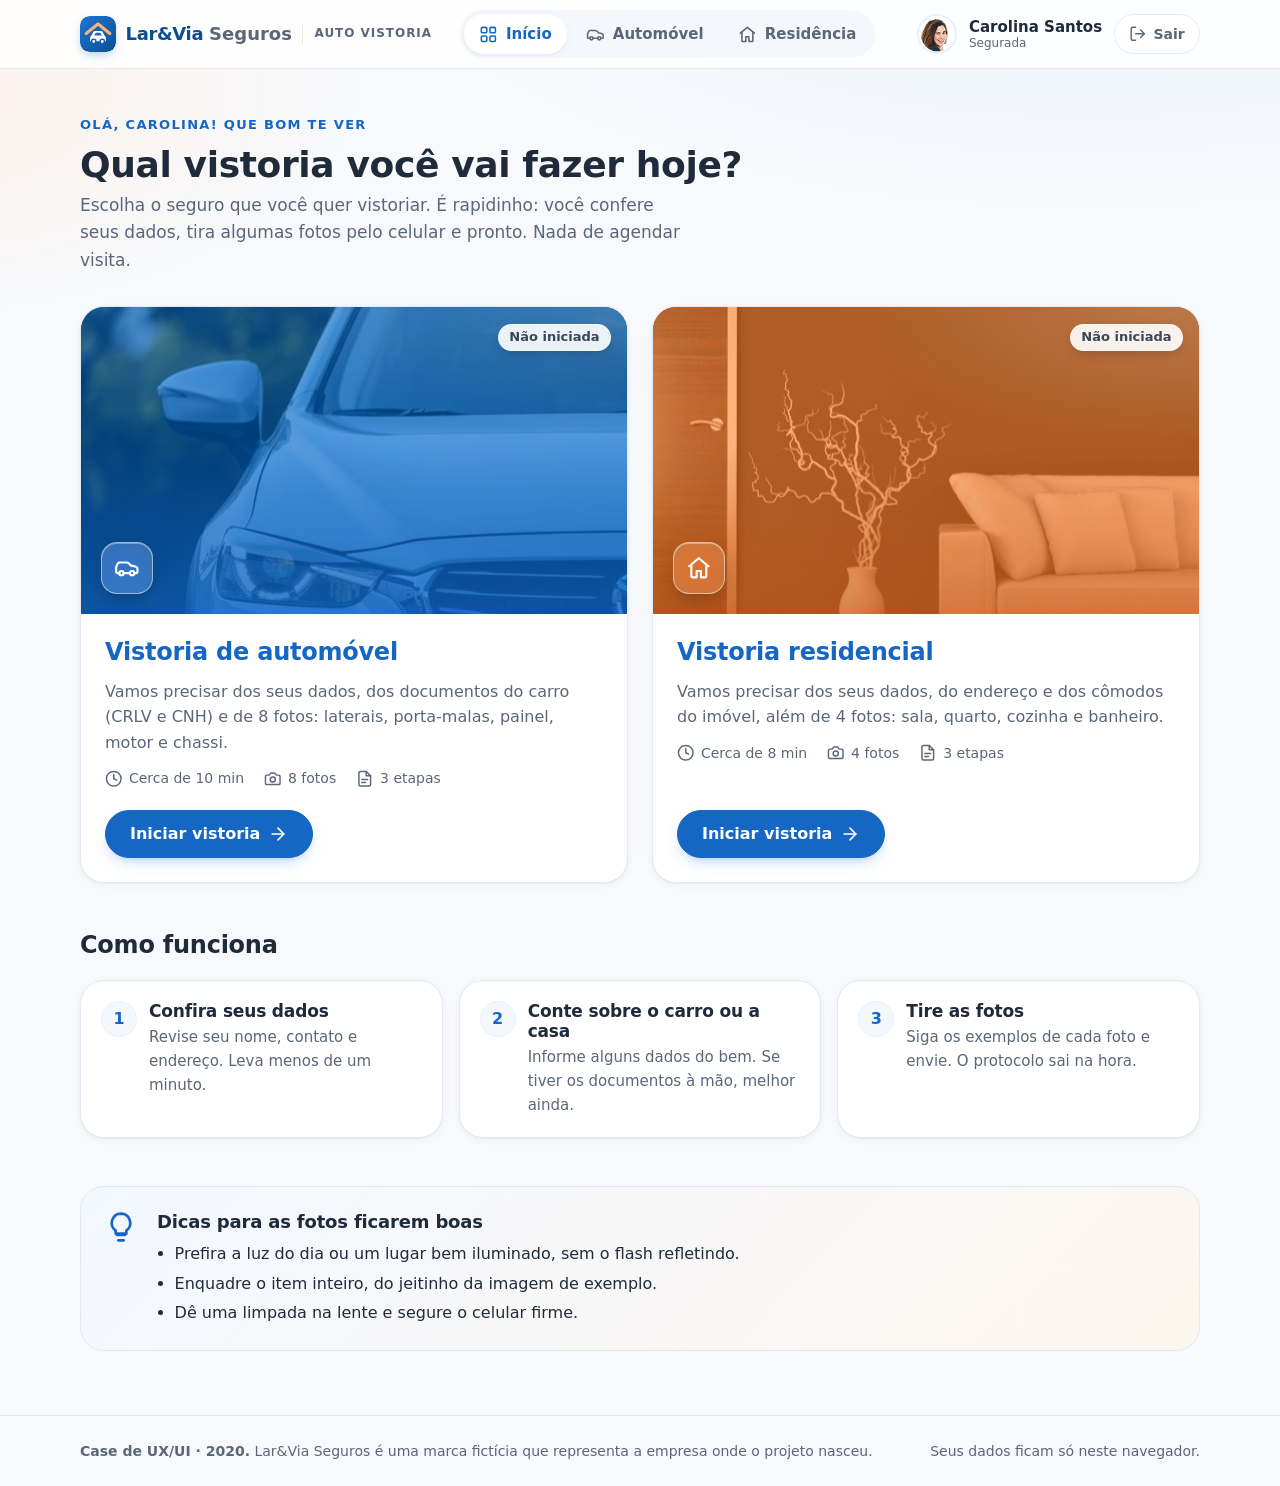
==== commit 24fdba95: "Redesenha o protótipo como case e torna os fluxos funcionais e acessíveis - Marca fictícia Lar&Via S" ====
--- a/home.html
+++ b/home.html
@@ -1,98 +1,154 @@
 <!DOCTYPE html>
-<html lang="pt-br">
-    <head>
+<html lang="pt-BR">
+  <head>
     <meta charset="utf-8">
-    <meta name="viewport" content="width=device-width, initial-scale=1, shrink-to-fit=no">
-    <meta http-equiv="Content-Security-Policy" content="default-src 'self'; script-src 'self'; style-src 'self' 'unsafe-inline' https://fonts.googleapis.com; font-src 'self' https://fonts.gstatic.com; img-src 'self' data: blob:; connect-src 'self'; form-action 'self'; base-uri 'self'; object-src 'none'">
+    <meta name="viewport" content="width=device-width, initial-scale=1">
+    <meta http-equiv="Content-Security-Policy" content="default-src 'self'; script-src 'self'; style-src 'self' https://fonts.googleapis.com; font-src 'self' https://fonts.gstatic.com; img-src 'self' data: blob:; connect-src 'self'; form-action 'self'; base-uri 'self'; object-src 'none'">
     <meta name="referrer" content="strict-origin-when-cross-origin">
     <meta name="robots" content="noindex, nofollow">
-    <meta name="description" content="Escolha o tipo de vistoria.">
+    <meta name="theme-color" content="#ffffff">
+    <meta name="description" content="Escolha o tipo de vistoria: automóvel ou residência.">
     <title>Início | Auto Vistoria</title>
-    <link rel="icon" type="image/png" href="img/icon-car.png">
+    <link rel="icon" type="image/svg+xml" href="img/favicon.svg">
 
     <link rel="preconnect" href="https://fonts.googleapis.com">
     <link rel="preconnect" href="https://fonts.gstatic.com" crossorigin>
-    <link href="https://fonts.googleapis.com/css2?family=Montserrat:wght@100;200;300;400;500;600;700&family=Open+Sans:wght@300;400;600;700&display=swap" rel="stylesheet">
-    <link rel="stylesheet" href="css/bootstrap.min.css">
-    <link rel="stylesheet" href="css/docs.min.css">
-    <link rel="stylesheet" href="css/bradseg_icons.css">
-    <link rel="stylesheet" href="css/estilo.css">
+    <link rel="stylesheet" href="https://fonts.googleapis.com/css2?family=Montserrat:wght@600;700&amp;family=Open+Sans:wght@400;600;700&amp;display=swap">
+    <link rel="stylesheet" href="css/app.css">
   </head>
-    <body>
-      <header class="header-home">
-        <!-- Navbar -->
-        <nav class="navbar navbar-expand-lg nav-mso display-desk">
-          <a class="navbar-brand mr-auto mr-lg-0" href="home.html" aria-label="Início"></a>
-          <button class="navbar-toggler p-0 border-0" type="button" data-toggle="offcanvas" aria-label="Abrir menu" aria-expanded="false">
-            <!--span class="navbar-toggler-icon"></span-->
-            <div class="navbar-toggler-icon">
-                <div class="bar1"></div>
-                <div class="bar2"></div>
-                <div class="bar3"></div>
-              </div>
-          </button>
-          <div class="navbar-collapse offcanvas-collapse">
-            <ul class="navbar-nav padding-nav mx-auto">
-              <li class="nav-item menu-principal active">
-                <a class="nav-link" href="vistoria-automovel.html">Vistoria automóvel</a>
-              </li>
-              <li class="nav-item menu-principal">
-                <a class="nav-link" href="vistoria-residencial.html">Vistoria residencial</a>
-              </li>
-            </ul>
-            <div class="nav-user">
-                <a href="#">
-                  <img alt="Perfil do usuário" src="img/perfil-usuario.png">
-                </a>
-            </div>
-            <ul class="navbar-nav ml-auto ml-auto-ajustes nav-responsive-none">
-                <li class="nav-item">
-                  <span class="nav-link white padding-li-itens">Carolina Santos</span>
-                  <span><a class="nav-link yellow padding-li-itens" href="login.html">Sair</a></span>
-                </li>
-              </ul>
-          </div>
+  <body>
+    <a class="skip-link" href="#conteudo">Pular para o conteúdo</a>
+
+    <header class="topbar">
+      <div class="container topbar__inner">
+        <a class="topbar__brand" href="home.html">
+          <img class="brand__mark" src="img/favicon.svg" alt="" width="36" height="36">
+          <span class="brand__name">Lar&amp;Via <span class="brand__sub">Seguros</span></span>
+          <span class="topbar__product">Auto Vistoria</span>
+          <span class="visually-hidden">, ir para o início</span>
+        </a>
+        <nav class="mainnav" aria-label="Principal">
+          <ul>
+            <li><a href="home.html" aria-current="page"><svg class="icon" aria-hidden="true" focusable="false"><use href="img/icons.svg#i-grid"/></svg>Início</a></li>
+            <li><a href="vistoria-automovel.html"><svg class="icon" aria-hidden="true" focusable="false"><use href="img/icons.svg#i-car"/></svg>Automóvel</a></li>
+            <li><a href="vistoria-residencial.html"><svg class="icon" aria-hidden="true" focusable="false"><use href="img/icons.svg#i-home"/></svg>Residência</a></li>
+          </ul>
         </nav>
-        <!-- Navbar Responsiva -->
-        <nav class="navbar navbar-expand-lg nav-mso display-mobile">
-          <a class="navbar-brand mr-auto mr-lg-0" href="home.html" aria-label="Início"></a>
-          <div class="nav-user">
-            <a class="nav-link active" href="vistoria-automovel.html">Automóvel</a>
-            <a class="nav-link" href="vistoria-residencial.html">Residencial</a>
-          </div>
-          <div class="nav-sair float-right">
-            <a href="login.html">
-              <img alt="Sair" src="img/icon-sair.png">
-            </a>
-          </div>
-        </nav>
-      </header>
-        <section class="container-fluid home">
-          <div class="row">
-              <div class="col-sm-6">
-                <a class="box" href="vistoria-automovel.html">
-                    <div class="content">
-                        <img alt="" src="img/bg-car.png" width="500" height="500">
-                        <div class="text1">Automóvel</div>
-                        <div class="text2">vistoria</div>
-                    </div>
-                </a>
-              </div>
-              <div class="col-sm-6">
-                  <a class="box" href="vistoria-residencial.html">
-                      <div class="content content-house">
-                          <img alt="" src="img/bg-house.png" width="500" height="500">
-                          <div class="text1">Residência</div>
-                          <div class="text2">vistoria</div>
-                      </div>
-                  </a>
-              </div>
+        <div class="usermenu">
+          <img class="usermenu__avatar" src="img/perfil-usuario.png" alt="" width="40" height="40">
+          <span class="usermenu__name">Carolina Santos <small>Segurada</small></span>
+          <a class="usermenu__logout" href="login.html" data-logout>
+            <svg class="icon" aria-hidden="true" focusable="false"><use href="img/icons.svg#i-logout"/></svg>Sair
+          </a>
+        </div>
+      </div>
+    </header>
+
+    <main id="conteudo" tabindex="-1">
+      <div class="container">
+        <section class="hero" aria-labelledby="titulo-home">
+          <div>
+            <span class="eyebrow">Olá, Carolina! Que bom te ver</span>
+            <h1 id="titulo-home">Qual vistoria você vai fazer hoje?</h1>
+            <p>Escolha o seguro que você quer vistoriar. É rapidinho: você confere seus dados, tira algumas fotos pelo celular e pronto. Nada de agendar visita.</p>
           </div>
         </section>
 
-    <script src="js/jquery-3.7.1.min.js"></script>
-    <script src="js/popper.min.js"></script>
-    <script src="js/bootstrap.min.js"></script>
-    <script src="js/app.js"></script>
+        <ul class="choice-grid">
+          <li>
+            <article class="card choice choice--car" data-fluxo="automovel" data-total="3">
+              <div class="choice__media">
+                <img src="img/home-car.jpg" alt="" width="555" height="554">
+                <span class="choice__icon"><svg class="icon" aria-hidden="true" focusable="false"><use href="img/icons.svg#i-car"/></svg></span>
+                <span class="choice__status"><span class="badge" data-status-badge>Não iniciada</span></span>
+              </div>
+              <div class="choice__body">
+                <h2><a class="choice__link" href="vistoria-automovel.html">Vistoria de automóvel</a></h2>
+                <p>Vamos precisar dos seus dados, dos documentos do carro (CRLV e CNH) e de 8 fotos: laterais, porta-malas, painel, motor e chassi.</p>
+                <ul class="choice__meta">
+                  <li><svg class="icon" aria-hidden="true" focusable="false"><use href="img/icons.svg#i-clock"/></svg>Cerca de 10 min</li>
+                  <li><svg class="icon" aria-hidden="true" focusable="false"><use href="img/icons.svg#i-camera"/></svg>8 fotos</li>
+                  <li><svg class="icon" aria-hidden="true" focusable="false"><use href="img/icons.svg#i-file"/></svg>3 etapas</li>
+                </ul>
+                <div class="choice__progress" data-progress hidden>
+                  <p class="hint" data-progress-text></p>
+                  <div class="progressbar" aria-hidden="true"><span></span></div>
+                </div>
+                <div class="choice__footer">
+                  <span class="btn btn--primary" aria-hidden="true"><span data-cta>Iniciar vistoria</span><svg class="icon" aria-hidden="true" focusable="false"><use href="img/icons.svg#i-arrow-right"/></svg></span>
+                  <button class="btn btn--ghost btn--sm choice__secondary" type="button" data-restart hidden>Recomeçar<span class="visually-hidden"> vistoria de automóvel</span></button>
+                </div>
+              </div>
+            </article>
+          </li>
+          <li>
+            <article class="card choice choice--home" data-fluxo="residencial" data-total="3">
+              <div class="choice__media">
+                <img src="img/home-house.jpg" alt="" width="555" height="555">
+                <span class="choice__icon"><svg class="icon" aria-hidden="true" focusable="false"><use href="img/icons.svg#i-home"/></svg></span>
+                <span class="choice__status"><span class="badge" data-status-badge>Não iniciada</span></span>
+              </div>
+              <div class="choice__body">
+                <h2><a class="choice__link" href="vistoria-residencial.html">Vistoria residencial</a></h2>
+                <p>Vamos precisar dos seus dados, do endereço e dos cômodos do imóvel, além de 4 fotos: sala, quarto, cozinha e banheiro.</p>
+                <ul class="choice__meta">
+                  <li><svg class="icon" aria-hidden="true" focusable="false"><use href="img/icons.svg#i-clock"/></svg>Cerca de 8 min</li>
+                  <li><svg class="icon" aria-hidden="true" focusable="false"><use href="img/icons.svg#i-camera"/></svg>4 fotos</li>
+                  <li><svg class="icon" aria-hidden="true" focusable="false"><use href="img/icons.svg#i-file"/></svg>3 etapas</li>
+                </ul>
+                <div class="choice__progress" data-progress hidden>
+                  <p class="hint" data-progress-text></p>
+                  <div class="progressbar" aria-hidden="true"><span></span></div>
+                </div>
+                <div class="choice__footer">
+                  <span class="btn btn--primary" aria-hidden="true"><span data-cta>Iniciar vistoria</span><svg class="icon" aria-hidden="true" focusable="false"><use href="img/icons.svg#i-arrow-right"/></svg></span>
+                  <button class="btn btn--ghost btn--sm choice__secondary" type="button" data-restart hidden>Recomeçar<span class="visually-hidden"> vistoria residencial</span></button>
+                </div>
+              </div>
+            </article>
+          </li>
+        </ul>
+
+        <section aria-labelledby="titulo-como-funciona">
+          <h2 class="section-title" id="titulo-como-funciona">Como funciona</h2>
+          <ol class="howto">
+            <li class="card">
+              <h3>Confira seus dados</h3>
+              <p>Revise seu nome, contato e endereço. Leva menos de um minuto.</p>
+            </li>
+            <li class="card">
+              <h3>Conte sobre o carro ou a casa</h3>
+              <p>Informe alguns dados do bem. Se tiver os documentos à mão, melhor ainda.</p>
+            </li>
+            <li class="card">
+              <h3>Tire as fotos</h3>
+              <p>Siga os exemplos de cada foto e envie. O protocolo sai na hora.</p>
+            </li>
+          </ol>
+        </section>
+
+        <section class="tips" aria-labelledby="titulo-dicas">
+          <svg class="icon" aria-hidden="true" focusable="false"><use href="img/icons.svg#i-bulb"/></svg>
+          <div>
+            <h2 id="titulo-dicas">Dicas para as fotos ficarem boas</h2>
+            <ul>
+              <li>Prefira a luz do dia ou um lugar bem iluminado, sem o flash refletindo.</li>
+              <li>Enquadre o item inteiro, do jeitinho da imagem de exemplo.</li>
+              <li>Dê uma limpada na lente e segure o celular firme.</li>
+            </ul>
+          </div>
+        </section>
+      </div>
+    </main>
+
+    <footer class="footer">
+      <div class="container">
+        <span><strong>Case de UX/UI · 2020.</strong> Lar&amp;Via Seguros é uma marca fictícia que representa a empresa onde o projeto nasceu.</span>
+        <span>Seus dados ficam só neste navegador.</span>
+      </div>
+    </footer>
+
+    <script src="js/common.js"></script>
+    <script src="js/home.js"></script>
   </body>
 </html>
--- a/css/app.css
+++ b/css/app.css
@@ -0,0 +1,1147 @@
+/*
+ * Auto Vistoria: design system do protótipo.
+ * CSS puro, sem framework. Tema claro, com cores suaves e tokens no :root.
+ * Contrastes pensados para WCAG 2.2 AA (texto ≥ 4.5:1, componentes ≥ 3:1).
+ */
+
+/* ------------------------------------------------------------------ Tokens */
+:root {
+  color-scheme: light;
+
+  --font-sans: "Open Sans", system-ui, -apple-system, "Segoe UI", Roboto, Arial, sans-serif;
+  --font-display: "Montserrat", var(--font-sans);
+
+  --bg: #f7f9fc;
+  --bg-tint: radial-gradient(1200px 500px at 85% -10%, #e9f2fe 0%, transparent 60%),
+             radial-gradient(900px 420px at -10% 10%, #fdf1e8 0%, transparent 55%);
+  --surface: #ffffff;
+  --surface-2: #f4f7fb;
+  --text: #1f2b3b;
+  --text-muted: #5b6779;
+  --border: #e4e9f1;
+  --border-strong: #7b8796;      /* bordas de campos: ≥ 3:1 sobre a superfície */
+
+  --brand-700: #0b4f93;
+  --brand-600: #1667c4;
+  --brand-500: #4a90e2;
+  --brand-100: #e8f1fd;
+  --brand-50: #f3f8ff;
+
+  --primary: #1667c4;            /* fundo de botão: branco sobre ele = 5.6:1 */
+  --primary-hover: #0f57a9;
+  --on-primary: #ffffff;
+  --link: #1667c4;
+
+  --accent: #b5561a;             /* laranja suave da vistoria residencial */
+  --accent-100: #fdf0e6;
+
+  --success: #1b7a43;
+  --success-100: #e9f7ef;
+  --warning: #8a5300;
+  --warning-100: #fff5e1;
+  --danger: #b42318;
+  --danger-100: #fdeeed;
+
+  --focus-ring: 0 0 0 3px var(--surface), 0 0 0 6px var(--brand-500);
+
+  --radius-sm: 10px;
+  --radius: 16px;
+  --radius-lg: 24px;
+  --shadow-sm: 0 1px 2px rgb(30 55 90 / .04), 0 2px 8px rgb(30 55 90 / .04);
+  --shadow: 0 12px 32px -12px rgb(30 60 110 / .16);
+  --shadow-lg: 0 24px 60px -20px rgb(30 60 110 / .28);
+
+  --container: 1120px;
+  --ease: cubic-bezier(.2, .8, .2, 1);
+}
+
+/* -------------------------------------------------------------------- Base */
+*,
+*::before,
+*::after { box-sizing: border-box; }
+
+html {
+  -webkit-text-size-adjust: 100%;
+  text-size-adjust: 100%;
+  scroll-behavior: smooth;
+}
+
+body {
+  margin: 0;
+  min-height: 100vh;
+  min-height: 100dvh;
+  display: flex;
+  flex-direction: column;
+  font-family: var(--font-sans);
+  font-size: 1rem;
+  line-height: 1.6;
+  color: var(--text);
+  background: var(--bg-tint), var(--bg);
+  background-attachment: fixed;
+  -webkit-font-smoothing: antialiased;
+}
+
+img, svg { display: block; max-width: 100%; }
+img { height: auto; }
+
+h1, h2, h3, h4 {
+  margin: 0 0 .5rem;
+  font-family: var(--font-display);
+  font-weight: 700;
+  line-height: 1.2;
+  letter-spacing: -.01em;
+}
+h1 { font-size: clamp(1.6rem, 1.2rem + 1.6vw, 2.25rem); }
+h2 { font-size: clamp(1.25rem, 1.1rem + .6vw, 1.5rem); }
+h3 { font-size: 1.0625rem; }
+
+p { margin: 0 0 1rem; }
+
+a { color: var(--link); text-underline-offset: .2em; }
+a:hover { text-decoration-thickness: 2px; }
+
+:focus-visible {
+  outline: 3px solid transparent;  /* mantém o foco visível no modo de alto contraste */
+  box-shadow: var(--focus-ring);
+  border-radius: var(--radius-sm);
+}
+
+[hidden] { display: none !important; }
+
+.visually-hidden {
+  position: absolute !important;
+  width: 1px; height: 1px;
+  padding: 0; margin: -1px;
+  overflow: hidden;
+  clip: rect(0 0 0 0);
+  white-space: nowrap;
+  border: 0;
+}
+
+.skip-link {
+  position: absolute;
+  top: .75rem; left: .75rem;
+  z-index: 100;
+  padding: .75rem 1rem;
+  border-radius: var(--radius-sm);
+  background: var(--surface);
+  color: var(--text);
+  font-weight: 700;
+  box-shadow: var(--shadow);
+  transform: translateY(-200%);
+}
+.skip-link:focus { transform: none; }
+
+.container {
+  width: min(100% - 2.5rem, var(--container));
+  margin-inline: auto;
+}
+.container--narrow { --container: 880px; }
+
+.icon {
+  width: 1.25em;
+  height: 1.25em;
+  flex: none;
+  fill: none;
+  stroke: currentColor;
+  stroke-width: 2;
+  stroke-linecap: round;
+  stroke-linejoin: round;
+}
+
+/* ----------------------------------------------------------------- Header */
+.topbar {
+  position: sticky;
+  top: 0;
+  z-index: 20;
+  color: var(--text);
+  background: rgb(255 255 255 / .86);
+  -webkit-backdrop-filter: saturate(1.4) blur(12px);
+  backdrop-filter: saturate(1.4) blur(12px);
+  border-bottom: 1px solid var(--border);
+}
+.topbar__inner {
+  display: flex;
+  align-items: center;
+  gap: 1rem 1.5rem;
+  min-height: 4.25rem;
+  flex-wrap: wrap;
+}
+.topbar__brand {
+  display: inline-flex;
+  align-items: center;
+  gap: .6rem;
+  color: var(--text);
+  text-decoration: none;
+  padding: .25rem;
+  margin-left: -.25rem;
+}
+
+/* Marca fictícia Lar&Via Seguros: símbolo + nome em texto (acessível e nítido em qualquer tela). */
+.brand { display: inline-flex; align-items: center; gap: .6rem; }
+.brand__mark { width: 2.25rem; height: 2.25rem; flex: none; border-radius: .6rem; box-shadow: 0 4px 12px -4px rgb(22 103 196 / .5); }
+.brand__name {
+  font: 700 1.125rem/1 var(--font-display);
+  letter-spacing: -.02em;
+  color: var(--brand-700);
+  white-space: nowrap;
+}
+.brand__sub { font-weight: 600; color: var(--text-muted); letter-spacing: 0; }
+.brand--light .brand__name { color: #fff; }
+.brand--light .brand__sub { color: #c9d6e8; }
+.topbar__product {
+  font-family: var(--font-display);
+  font-weight: 600;
+  font-size: .75rem;
+  letter-spacing: .08em;
+  text-transform: uppercase;
+  color: var(--text-muted);
+  padding-left: .75rem;
+  border-left: 1px solid var(--border);
+}
+
+.mainnav { margin-right: auto; }
+.mainnav ul {
+  display: flex;
+  gap: .25rem;
+  margin: 0;
+  padding: .25rem;
+  list-style: none;
+  border-radius: 999px;
+  background: var(--surface-2);
+}
+.mainnav a {
+  display: inline-flex;
+  align-items: center;
+  gap: .5rem;
+  min-height: 2.5rem;
+  padding: .45rem .95rem;
+  border-radius: 999px;
+  color: var(--text-muted);
+  font-weight: 600;
+  font-size: .9375rem;
+  text-decoration: none;
+  transition: background-color .2s, color .2s, box-shadow .2s;
+}
+.mainnav a:hover { color: var(--text); background: rgb(255 255 255 / .7); }
+.mainnav a[aria-current="page"] {
+  background: var(--surface);
+  color: var(--brand-600);
+  box-shadow: var(--shadow-sm);
+}
+
+.usermenu {
+  display: flex;
+  align-items: center;
+  gap: .75rem;
+}
+.usermenu__avatar {
+  width: 2.5rem;
+  height: 2.5rem;
+  border-radius: 50%;
+  border: 2px solid var(--brand-100);
+}
+.usermenu__name { font-weight: 600; font-size: .9375rem; line-height: 1.2; }
+.usermenu__name small { display: block; font-weight: 400; color: var(--text-muted); font-size: .75rem; }
+.usermenu__logout {
+  display: inline-flex;
+  align-items: center;
+  gap: .4rem;
+  min-height: 2.5rem;
+  padding: .45rem .9rem;
+  border: 1px solid var(--border);
+  border-radius: 999px;
+  background: var(--surface);
+  color: var(--text-muted);
+  font-weight: 600;
+  font-size: .875rem;
+  text-decoration: none;
+  transition: color .2s, border-color .2s, background-color .2s;
+}
+.usermenu__logout:hover { color: var(--danger); border-color: #f2c4c0; background: var(--danger-100); }
+
+@media (max-width: 760px) {
+  .topbar__inner { padding-block: .6rem; }
+  .topbar__product, .usermenu__name { display: none; }
+  .mainnav { order: 3; width: 100%; margin: 0; }
+  .mainnav ul { justify-content: space-between; }
+  .mainnav li { flex: 1; }
+  .mainnav a { width: 100%; justify-content: center; padding-inline: .5rem; font-size: .875rem; }
+  .usermenu { margin-left: auto; }
+}
+
+/* ------------------------------------------------------------ Page layout */
+main { flex: 1; padding-block: clamp(1.5rem, 1rem + 2vw, 3rem) 4rem; }
+main:focus { outline: none; }
+
+/* Rolagens programáticas não deixam o alvo escondido sob o cabeçalho fixo. */
+[data-wizard-area], .error-summary, .field, .photo, .doc-upload, fieldset, .success { scroll-margin-top: 6rem; }
+@media (max-width: 760px) {
+  [data-wizard-area], .error-summary, .field, .photo, .doc-upload, fieldset, .success { scroll-margin-top: 9rem; }
+}
+
+.page-head { margin-bottom: 2rem; }
+.page-head p { color: var(--text-muted); font-size: 1.0625rem; max-width: 60ch; }
+.eyebrow {
+  display: inline-block;
+  margin-bottom: .5rem;
+  font-family: var(--font-display);
+  font-size: .8125rem;
+  font-weight: 700;
+  letter-spacing: .1em;
+  text-transform: uppercase;
+  color: var(--link);
+}
+
+.backlink {
+  display: inline-flex;
+  align-items: center;
+  gap: .35rem;
+  min-height: 2.75rem;
+  margin-bottom: .5rem;
+  font-weight: 600;
+  text-decoration: none;
+}
+.backlink:hover { text-decoration: underline; }
+
+.footer {
+  padding-block: 1.5rem;
+  border-top: 1px solid var(--border);
+  color: var(--text-muted);
+  font-size: .875rem;
+}
+.footer .container { display: flex; flex-wrap: wrap; gap: .5rem 1.5rem; justify-content: space-between; }
+
+/* ---------------------------------------------------------------- Buttons */
+.btn {
+  --btn-bg: var(--surface);
+  --btn-fg: var(--text);
+  --btn-border: var(--border-strong);
+  display: inline-flex;
+  align-items: center;
+  justify-content: center;
+  gap: .5rem;
+  min-height: 3rem;
+  padding: .75rem 1.5rem;
+  border: 1.5px solid var(--btn-border);
+  border-radius: 999px;
+  background: var(--btn-bg);
+  color: var(--btn-fg);
+  font: 600 1rem/1.2 var(--font-sans);
+  text-decoration: none;
+  cursor: pointer;
+  transition: background-color .2s, border-color .2s, transform .1s, box-shadow .2s;
+}
+.btn:hover { background: var(--surface-2); }
+.btn:active { transform: translateY(1px); }
+.btn[disabled], .btn[aria-disabled="true"] { opacity: .55; cursor: not-allowed; }
+
+.btn--primary { --btn-bg: var(--primary); --btn-fg: var(--on-primary); --btn-border: var(--primary); }
+.btn--primary { box-shadow: 0 6px 16px -8px rgb(22 103 196 / .6); }
+.btn--primary:hover { background: var(--primary-hover); border-color: var(--primary-hover); }
+.btn--success { --btn-bg: var(--success); --btn-fg: #fff; --btn-border: var(--success); }
+.btn--success:hover { background: #156637; border-color: #156637; }
+.btn--ghost { --btn-bg: transparent; --btn-border: transparent; color: var(--link); }
+.btn--ghost:hover { background: var(--brand-50); }
+.btn--sm { min-height: 2.5rem; padding: .5rem 1rem; font-size: .875rem; }
+.btn--block { width: 100%; }
+
+/* ------------------------------------------------------------------ Cards */
+.card {
+  background: var(--surface);
+  border: 1px solid var(--border);
+  border-radius: var(--radius-lg);
+  box-shadow: var(--shadow-sm);
+}
+
+/* ------------------------------------------------------------------ Badge */
+.badge {
+  display: inline-flex;
+  align-items: center;
+  gap: .35rem;
+  padding: .25rem .65rem;
+  border-radius: 999px;
+  font-size: .8125rem;
+  font-weight: 700;
+  line-height: 1.3;
+  background: var(--surface-2);
+  color: var(--text-muted);
+  border: 1px solid var(--border);
+}
+.badge--progress { background: var(--warning-100); color: var(--warning); border-color: transparent; }
+.badge--done { background: var(--success-100); color: var(--success); border-color: transparent; }
+
+/* ================================================================== LOGIN */
+/* A tela de login usa uma paleta escura própria: os tokens são redefinidos só aqui,
+   então os componentes (campos, botões, erros) se adaptam sem regras duplicadas. */
+.login {
+  color-scheme: dark;
+  --bg: #0a1220;
+  --surface: #0f1a2c;
+  --surface-2: #15233a;
+  --text: #eaf0f8;
+  --text-muted: #a8b6c8;
+  --border: #22334c;
+  --border-strong: #7387a3;      /* ≥ 3:1 sobre o painel */
+  --brand-50: #13243d;
+  --brand-100: #1b3354;
+  --primary: #1f6fd1;            /* branco sobre ele = 4.9:1 */
+  --primary-hover: #1a60b8;      /* branco sobre ele = 6.1:1 */
+  --link: #8ec5ff;
+  --danger: #ff9e94;
+  --danger-100: #3a1a1d;
+  --focus-ring: 0 0 0 3px var(--surface), 0 0 0 6px #8ec5ff;
+
+  display: grid;
+  grid-template-columns: minmax(0, 1.15fr) minmax(0, 1fr);
+  min-height: 100vh;
+  min-height: 100dvh;
+  color: var(--text);
+  background: var(--bg);
+}
+.login__media {
+  position: relative;
+  display: flex;
+  flex-direction: column;
+  justify-content: flex-end;
+  gap: 1rem;
+  padding: clamp(2rem, 5vw, 4rem);
+  color: #fff;
+  background:
+    linear-gradient(180deg, rgb(8 16 30 / .35) 0%, rgb(8 16 30 / .7) 55%, rgb(8 16 30 / .95) 100%),
+    url("../img/login-bg.jpg") center / cover no-repeat,
+    #0a1220;
+}
+.login__top {
+  position: absolute;
+  top: clamp(2rem, 5vw, 4rem);
+  left: clamp(2rem, 5vw, 4rem);
+  right: clamp(2rem, 5vw, 4rem);
+  display: flex;
+  flex-wrap: wrap;
+  align-items: center;
+  justify-content: space-between;
+  gap: .75rem 1rem;
+}
+.login__top .brand__mark { width: 2.5rem; height: 2.5rem; box-shadow: 0 6px 18px -6px rgb(0 0 0 / .6); }
+.login__top .brand__name { font-size: 1.375rem; }
+.case-tag {
+  padding: .3rem .75rem;
+  border-radius: 999px;
+  border: 1px dashed rgb(255 255 255 / .45);
+  color: #e3eaf5;
+  font-size: .75rem;
+  font-weight: 700;
+  letter-spacing: .04em;
+  text-transform: uppercase;
+}
+.login__media h2 { font-size: clamp(1.75rem, 1.2rem + 2vw, 2.75rem); max-width: 16ch; color: #fff; }
+.login__media p { max-width: 44ch; font-size: 1.0625rem; color: #d3dceb; margin: 0; }
+.login__highlights { display: flex; flex-wrap: wrap; gap: .5rem; margin: .75rem 0 0; padding: 0; list-style: none; font-weight: 600; font-size: .875rem; }
+.login__highlights li {
+  display: inline-flex;
+  align-items: center;
+  gap: .4rem;
+  padding: .4rem .8rem;
+  border-radius: 999px;
+  background: rgb(255 255 255 / .1);
+  border: 1px solid rgb(255 255 255 / .18);
+  color: #fff;
+  -webkit-backdrop-filter: blur(6px);
+  backdrop-filter: blur(6px);
+}
+.login__highlights .icon { color: #8ec5ff; }
+
+.login__panel {
+  display: grid;
+  place-items: center;
+  padding: clamp(1.5rem, 5vw, 4rem);
+  background:
+    radial-gradient(600px 400px at 100% 0%, rgb(31 111 209 / .18), transparent 70%),
+    var(--surface);
+  border-left: 1px solid var(--border);
+}
+.login__form { width: min(100%, 400px); }
+.login__form h1 { margin-bottom: .25rem; }
+.login__form > p { color: var(--text-muted); margin-bottom: 2rem; }
+.login__submit { margin-top: 1.5rem; }
+.login .btn--primary { box-shadow: 0 8px 24px -10px rgb(31 111 209 / .8); }
+.login .input { background: var(--surface-2); }
+.login__demo {
+  margin-top: 1.5rem;
+  padding: 1rem 1.1rem;
+  border-radius: var(--radius);
+  background: var(--brand-50);
+  border: 1px solid var(--brand-100);
+  font-size: .875rem;
+}
+.login__demo p { margin: 0 0 .5rem; }
+.login__demo .btn { margin-left: -.5rem; }
+
+@media (max-width: 860px) {
+  .login { grid-template-columns: 1fr; grid-template-rows: auto 1fr; }
+  .login__media { min-height: 240px; padding-top: 8.5rem; }
+  .login__top .brand__name { font-size: 1.125rem; }
+  .login__media p, .login__highlights { display: none; }
+  .login__panel { border-left: 0; border-top: 1px solid var(--border); }
+}
+
+/* =================================================================== HOME */
+.hero {
+  display: flex;
+  flex-wrap: wrap;
+  align-items: flex-end;
+  justify-content: space-between;
+  gap: 1rem 2rem;
+  margin-bottom: 2rem;
+}
+.hero h1 { margin-bottom: .35rem; }
+.hero p { margin: 0; color: var(--text-muted); font-size: 1.0625rem; max-width: 56ch; }
+
+.choice-grid {
+  display: grid;
+  grid-template-columns: repeat(auto-fit, minmax(min(100%, 340px), 1fr));
+  gap: 1.5rem;
+  margin: 0 0 3rem;
+  padding: 0;
+  list-style: none;
+}
+
+.choice {
+  --tone: 22 103 196;            /* cor do card (RGB): azul no automóvel */
+  position: relative;
+  display: flex;
+  flex-direction: column;
+  height: 100%;
+  overflow: hidden;
+  transition: transform .35s var(--ease), box-shadow .35s var(--ease), border-color .35s;
+}
+.choice--home { --tone: 181 86 26; }  /* cobre na residência */
+.choice:hover,
+.choice:focus-within {
+  transform: translateY(-6px);
+  border-color: rgb(var(--tone) / .25);
+  box-shadow: 0 28px 48px -24px rgb(var(--tone) / .45), 0 2px 6px rgb(var(--tone) / .08);
+}
+
+.choice__media {
+  position: relative;
+  aspect-ratio: 16 / 9;
+  overflow: hidden;
+  background: rgb(var(--tone));
+  isolation: isolate;
+}
+.choice__media img {
+  width: 100%;
+  height: 100%;
+  object-fit: cover;
+  transform: scale(1.02);
+  transition: transform 1.2s var(--ease), filter .6s var(--ease);
+}
+.choice:hover .choice__media img { transform: scale(1.09); filter: saturate(1.12) contrast(1.04); }
+
+/* Degradê na cor do card: dá profundidade e destaca ícone e status. */
+.choice__media::after {
+  content: "";
+  position: absolute;
+  inset: 0;
+  background:
+    linear-gradient(180deg, rgb(var(--tone) / 0) 45%, rgb(var(--tone) / .55) 100%),
+    radial-gradient(120% 80% at 100% 0%, rgb(255 255 255 / .18), transparent 55%);
+  pointer-events: none;
+}
+/* Faixa de brilho que atravessa a imagem no hover. */
+.choice__media::before {
+  content: "";
+  position: absolute;
+  inset: 0;
+  z-index: 1;
+  background: linear-gradient(115deg, transparent 35%, rgb(255 255 255 / .38) 50%, transparent 65%);
+  transform: translateX(-120%);
+  transition: transform 1s var(--ease);
+  pointer-events: none;
+}
+.choice:hover .choice__media::before { transform: translateX(120%); }
+
+.choice__icon {
+  position: absolute;
+  left: 1.25rem;
+  bottom: 1.25rem;
+  z-index: 2;
+  display: grid;
+  place-items: center;
+  width: 3.25rem;
+  height: 3.25rem;
+  border-radius: 1rem;
+  color: #fff;
+  background: rgb(255 255 255 / .2);
+  border: 1px solid rgb(255 255 255 / .5);
+  -webkit-backdrop-filter: blur(10px) saturate(1.4);
+  backdrop-filter: blur(10px) saturate(1.4);
+  box-shadow: 0 8px 24px -8px rgb(0 0 0 / .35), inset 0 1px 0 rgb(255 255 255 / .35);
+  transition: transform .35s var(--ease), background-color .35s;
+}
+.choice:hover .choice__icon { transform: translateY(-3px) rotate(-4deg); background: rgb(255 255 255 / .3); }
+.choice__icon .icon { width: 1.6rem; height: 1.6rem; }
+.choice__status { position: absolute; top: 1rem; right: 1rem; z-index: 2; }
+.choice__status .badge { background: rgb(255 255 255 / .9); color: #3a4757; border: 1px solid rgb(255 255 255 / .6); box-shadow: 0 4px 14px -4px rgb(0 0 0 / .25); -webkit-backdrop-filter: blur(8px); backdrop-filter: blur(8px); }
+.choice__status .badge--progress { color: #7a4900; }
+.choice__status .badge--done { color: #0e5f30; }
+
+.choice__body { display: flex; flex-direction: column; gap: .75rem; flex: 1; padding: 1.5rem; }
+.choice__body h2 { margin: 0; }
+.choice__body p { margin: 0; color: var(--text-muted); }
+.choice__meta {
+  display: flex;
+  flex-wrap: wrap;
+  gap: .5rem 1.25rem;
+  margin: 0;
+  padding: 0;
+  list-style: none;
+  font-size: .875rem;
+  color: var(--text-muted);
+}
+.choice__meta li { display: inline-flex; align-items: center; gap: .4rem; }
+.choice__progress { margin-top: .25rem; }
+.choice__footer { margin-top: auto; padding-top: .5rem; display: flex; flex-wrap: wrap; align-items: center; gap: .75rem 1rem; }
+
+/* O link principal cobre o card inteiro (alvo grande), mantendo um único ponto de foco. */
+.choice__link { text-decoration: none; }
+.choice__link::after { content: ""; position: absolute; inset: 0; z-index: 2; border-radius: inherit; }
+.choice__link:focus-visible { box-shadow: none; }
+.choice:has(.choice__link:focus-visible) { box-shadow: var(--focus-ring); }
+.choice__secondary { position: relative; z-index: 3; }
+
+.progressbar {
+  height: .5rem;
+  border-radius: 999px;
+  background: var(--surface-2);
+  border: 1px solid var(--border);
+  overflow: hidden;
+}
+.progressbar span {
+  display: block;
+  height: 100%;
+  width: var(--value, 0%);
+  border-radius: inherit;
+  background: var(--primary);
+  transition: width .4s var(--ease);
+}
+
+.section-title { margin-bottom: 1.25rem; }
+
+.howto {
+  display: grid;
+  grid-template-columns: repeat(auto-fit, minmax(min(100%, 230px), 1fr));
+  gap: 1rem;
+  margin: 0 0 3rem;
+  padding: 0;
+  list-style: none;
+  counter-reset: howto;
+}
+.howto li {
+  position: relative;
+  padding: 1.25rem 1.25rem 1.25rem 4.25rem;
+  counter-increment: howto;
+}
+.howto li::before {
+  content: counter(howto);
+  position: absolute;
+  left: 1.25rem;
+  top: 1.25rem;
+  display: grid;
+  place-items: center;
+  width: 2.25rem;
+  height: 2.25rem;
+  border-radius: 50%;
+  background: var(--brand-50);
+  border: 1px solid var(--brand-100);
+  color: var(--link);
+  font: 700 1rem var(--font-display);
+}
+.howto h3 { margin-bottom: .25rem; }
+.howto p { margin: 0; color: var(--text-muted); font-size: .9375rem; }
+
+.tips {
+  display: grid;
+  grid-template-columns: auto 1fr;
+  gap: 1rem 1.25rem;
+  padding: 1.5rem;
+  border-radius: var(--radius-lg);
+  background: linear-gradient(135deg, var(--brand-50), #fdf6ef);
+  border: 1px solid var(--border);
+}
+.tips > .icon { width: 2rem; height: 2rem; color: var(--link); }
+.tips h2 { font-size: 1.125rem; }
+.tips ul { margin: 0; padding-left: 1.1rem; }
+.tips li + li { margin-top: .25rem; }
+
+/* ================================================================== FORMS */
+.field { display: flex; flex-direction: column; gap: .35rem; min-width: 0; }
+.field label,
+.field .label,
+fieldset > legend {
+  font-weight: 600;
+  font-size: .9375rem;
+  color: var(--text);
+}
+.req { color: var(--danger); font-weight: 700; }
+.opt { color: var(--text-muted); font-weight: 400; font-size: .8125rem; }
+.hint { margin: 0; font-size: .8125rem; color: var(--text-muted); }
+
+.input,
+.select {
+  width: 100%;
+  min-height: 3rem;
+  padding: .7rem .9rem;
+  border: 1.5px solid var(--border-strong);
+  border-radius: var(--radius-sm);
+  background: var(--surface);
+  color: var(--text);
+  font: 400 1rem/1.4 var(--font-sans);
+  transition: border-color .15s, box-shadow .15s;
+}
+.input::placeholder { color: var(--text-muted); opacity: .8; }
+.input:hover, .select:hover { border-color: var(--text-muted); }
+.input:focus-visible, .select:focus-visible {
+  outline: none;
+  border-color: var(--brand-500);
+  box-shadow: 0 0 0 3px rgb(10 120 209 / .3);
+  border-radius: var(--radius-sm);
+}
+.select {
+  appearance: none;
+  padding-right: 2.5rem;
+  background-image: url("data:image/svg+xml,%3Csvg xmlns='http://www.w3.org/2000/svg' width='16' height='16' viewBox='0 0 24 24' fill='none' stroke='%23556172' stroke-width='2.5' stroke-linecap='round' stroke-linejoin='round'%3E%3Cpath d='m6 9 6 6 6-6'/%3E%3C/svg%3E");
+  background-repeat: no-repeat;
+  background-position: right .9rem center;
+}
+.input[aria-invalid="true"], .select[aria-invalid="true"] { border-color: var(--danger); }
+.input[aria-invalid="true"]:focus-visible { box-shadow: 0 0 0 3px rgb(180 35 24 / .25); }
+
+.field-error {
+  display: flex;
+  align-items: flex-start;
+  gap: .35rem;
+  margin: 0;
+  font-size: .875rem;
+  font-weight: 600;
+  color: var(--danger);
+}
+.field-error .icon { width: 1.05rem; height: 1.05rem; margin-top: .15rem; }
+
+.form-grid {
+  display: grid;
+  grid-template-columns: repeat(12, minmax(0, 1fr));
+  gap: 1.25rem 1rem;
+}
+.form-grid > * { grid-column: span 12; }
+@media (min-width: 640px) {
+  .span-3 { grid-column: span 3; }
+  .span-4 { grid-column: span 4; }
+  .span-5 { grid-column: span 5; }
+  .span-6 { grid-column: span 6; }
+  .span-7 { grid-column: span 7; }
+  .span-8 { grid-column: span 8; }
+  .span-9 { grid-column: span 9; }
+}
+
+fieldset { margin: 0; padding: 0; border: 0; min-width: 0; }
+.form-section + .form-section { margin-top: 2rem; padding-top: 2rem; border-top: 1px solid var(--border); }
+.form-section > legend,
+.form-section > h3 {
+  float: left;          /* faz a legend respeitar o padding do fieldset */
+  width: 100%;
+  margin-bottom: 1.25rem;
+  font: 700 1.0625rem/1.3 var(--font-display);
+}
+.form-section > legend + * { clear: both; }
+
+/* Grupo de chips (checkbox) */
+.chips { display: flex; flex-wrap: wrap; gap: .6rem; }
+.chip { position: relative; }
+.chip input {
+  position: absolute;
+  opacity: 0;
+  inset: 0;
+  width: 100%;
+  height: 100%;
+  margin: 0;
+  cursor: pointer;
+}
+.chip span {
+  display: inline-flex;
+  align-items: center;
+  gap: .4rem;
+  min-height: 2.75rem;
+  padding: .5rem 1rem;
+  border: 1.5px solid var(--border-strong);
+  border-radius: 999px;
+  background: var(--surface);
+  font-size: .9375rem;
+  font-weight: 600;
+  transition: background-color .15s, border-color .15s, color .15s;
+}
+.chip span .icon { display: none; width: 1rem; height: 1rem; }
+.chip input:checked + span { background: var(--brand-100); border-color: var(--link); color: var(--link); }
+.chip input:checked + span .icon { display: block; }
+.chip input:hover + span { border-color: var(--text-muted); }
+.chip input:focus-visible + span { box-shadow: var(--focus-ring); }
+
+/* Upload de documentos */
+.docs { display: grid; grid-template-columns: repeat(auto-fit, minmax(min(100%, 220px), 1fr)); gap: 1rem; }
+.doc-upload {
+  position: relative;
+  display: flex;
+  align-items: center;
+  gap: .9rem;
+  padding: 1rem;
+  border: 1.5px dashed var(--border-strong);
+  border-radius: var(--radius);
+  background: var(--surface-2);
+  transition: border-color .15s, background-color .15s;
+}
+.doc-upload:hover { border-color: var(--link); }
+.doc-upload:focus-within { box-shadow: var(--focus-ring); border-color: var(--link); }
+.doc-upload.is-done { border-style: solid; border-color: var(--success); background: var(--success-100); }
+.doc-upload__icon {
+  display: grid;
+  place-items: center;
+  width: 2.75rem;
+  height: 2.75rem;
+  flex: none;
+  border-radius: .75rem;
+  background: var(--brand-100);
+  color: var(--link);
+}
+.doc-upload.is-done .doc-upload__icon { background: var(--success); color: #fff; }
+.doc-upload__text { min-width: 0; display: flex; flex-direction: column; }
+.doc-upload__title { font-weight: 700; }
+.doc-upload__file { font-size: .8125rem; color: var(--text-muted); overflow: hidden; text-overflow: ellipsis; white-space: nowrap; }
+.doc-upload input[type="file"] {
+  position: absolute;
+  inset: 0;
+  width: 100%;
+  height: 100%;
+  opacity: 0;
+  cursor: pointer;
+}
+
+/* ================================================================= WIZARD */
+.stepper {
+  display: grid;
+  grid-template-columns: repeat(var(--steps, 3), minmax(0, 1fr));
+  margin: 0 0 1.5rem;
+  padding: 0;
+  list-style: none;
+  counter-reset: step;
+}
+.stepper li { position: relative; counter-increment: step; text-align: center; }
+.stepper li::before {
+  content: "";
+  position: absolute;
+  top: 1.25rem;
+  left: calc(-50% + 1.75rem);
+  right: calc(50% + 1.75rem);
+  height: 3px;
+  border-radius: 3px;
+  background: var(--border);
+}
+.stepper li:first-child::before { display: none; }
+.stepper li.is-done::before,
+.stepper li.is-current::before { background: var(--success); }
+
+.stepper__btn {
+  display: inline-flex;
+  flex-direction: column;
+  align-items: center;
+  gap: .5rem;
+  max-width: 100%;
+  padding: 0 .25rem .25rem;
+  border: 0;
+  background: none;
+  color: var(--text-muted);
+  font: 600 .875rem/1.3 var(--font-sans);
+  cursor: default;
+}
+button.stepper__btn:not([disabled]) { cursor: pointer; }
+button.stepper__btn:not([disabled]):hover .stepper__label { text-decoration: underline; }
+.stepper__dot {
+  display: grid;
+  place-items: center;
+  width: 2.5rem;
+  height: 2.5rem;
+  border-radius: 50%;
+  border: 2px solid var(--border-strong);
+  background: var(--surface);
+  font-family: var(--font-display);
+  font-weight: 700;
+  color: var(--text-muted);
+  transition: background-color .25s, border-color .25s, color .25s;
+}
+.stepper__dot::before { content: counter(step); }
+.stepper__dot .icon { display: none; width: 1.2rem; height: 1.2rem; }
+.is-done .stepper__dot { background: var(--success); border-color: var(--success); color: #fff; }
+.is-done .stepper__dot::before { content: none; }
+.is-done .stepper__dot .icon { display: block; stroke-width: 3; }
+.is-current .stepper__dot {
+  background: var(--primary);
+  border-color: var(--primary);
+  color: #fff;
+  box-shadow: 0 0 0 5px var(--brand-100);
+}
+.is-done .stepper__dot { box-shadow: 0 0 0 5px var(--success-100); }
+.is-current .stepper__btn,
+.is-done .stepper__btn { color: var(--text); }
+@media (max-width: 480px) {
+  .stepper__label { font-size: .75rem; }
+}
+
+.wizard { padding: clamp(1.25rem, 1rem + 2vw, 2.5rem); }
+.step__head { margin-bottom: 1.75rem; }
+.step__head h2 { margin-bottom: .25rem; }
+.step__head h2:focus { outline: none; }
+.step__head h2:focus-visible { box-shadow: none; text-decoration: underline; }
+.step__head p { margin: 0; color: var(--text-muted); }
+.step__count { display: block; font-size: .8125rem; font-weight: 700; letter-spacing: .06em; text-transform: uppercase; color: var(--link); margin-bottom: .35rem; }
+
+.step:not([hidden]) { animation: step-in .35s var(--ease); }
+@keyframes step-in { from { opacity: 0; transform: translateY(8px); } }
+
+.wizard__actions {
+  display: flex;
+  flex-wrap: wrap;
+  justify-content: space-between;
+  gap: .75rem;
+  margin-top: 1.5rem;
+}
+.wizard__actions .btn--next,
+.wizard__actions .btn--finish { margin-left: auto; }
+.save-note { display: flex; align-items: center; gap: .4rem; margin: 1rem 0 0; font-size: .8125rem; color: var(--text-muted); }
+.save-note .icon { width: 1rem; height: 1rem; }
+
+/* Resumo de erros */
+.error-summary {
+  margin-bottom: 1.75rem;
+  padding: 1rem 1.25rem;
+  border: 1px solid #f2c4c0;
+  border-left: 5px solid var(--danger);
+  border-radius: var(--radius);
+  background: var(--danger-100);
+}
+.error-summary:focus { outline: none; box-shadow: var(--focus-ring); }
+.error-summary h3 { display: flex; align-items: center; gap: .5rem; color: var(--danger); margin-bottom: .5rem; }
+.error-summary ul { margin: 0; padding-left: 1.25rem; }
+.error-summary a { color: var(--danger); font-weight: 600; }
+.error-summary a { display: inline-block; vertical-align: top; padding-block: .2rem; }
+
+.callout {
+  display: flex;
+  gap: .75rem;
+  margin-bottom: 1.5rem;
+  padding: 1rem 1.25rem;
+  border-radius: var(--radius);
+  background: var(--brand-50);
+  border: 1px solid var(--brand-100);
+  font-size: .9375rem;
+}
+.callout .icon { color: var(--link); margin-top: .15rem; }
+.callout p { margin: 0; }
+
+/* Galeria de fotos */
+.photo-progress { display: flex; align-items: center; gap: 1rem; margin-bottom: 1.5rem; }
+.photo-progress .progressbar { flex: 1; height: .65rem; }
+.photo-progress .progressbar span { background: var(--success); }
+.photo-progress strong { white-space: nowrap; font-size: .9375rem; }
+
+.photos {
+  display: grid;
+  grid-template-columns: repeat(auto-fill, minmax(min(100%, 210px), 1fr));
+  gap: 1rem;
+  margin: 0;
+  padding: 0;
+  list-style: none;
+}
+.photo {
+  position: relative;
+  display: flex;
+  flex-direction: column;
+  overflow: hidden;
+  border: 1.5px solid var(--border);
+  border-radius: var(--radius);
+  background: var(--surface);
+  transition: border-color .2s, box-shadow .2s;
+}
+.photo.is-done { border-color: var(--success); }
+.photo.is-invalid { border-color: var(--danger); box-shadow: 0 0 0 3px var(--danger-100); }
+.photo__media { position: relative; aspect-ratio: 4 / 3; background: var(--surface-2); overflow: hidden; }
+.photo__media img { width: 100%; height: 100%; object-fit: cover; }
+/* As referências vêm escurecidas: clareia e suaviza para combinar com o tema. */
+.photo:not(.is-done) .photo__media img { filter: saturate(.55) brightness(1.3) opacity(.85); }
+.photo__badge {
+  position: absolute;
+  top: .6rem;
+  right: .6rem;
+  display: grid;
+  place-items: center;
+  width: 2rem;
+  height: 2rem;
+  border-radius: 50%;
+  background: var(--success);
+  color: #fff;
+  box-shadow: var(--shadow-sm);
+  transform: scale(0);
+  transition: transform .3s var(--ease);
+}
+.photo__badge .icon { width: 1.1rem; height: 1.1rem; stroke-width: 3; }
+.photo.is-done .photo__badge { transform: scale(1); }
+.photo__ref {
+  position: absolute;
+  left: .6rem;
+  bottom: .6rem;
+  padding: .15rem .55rem;
+  border-radius: 999px;
+  background: rgb(255 255 255 / .92);
+  color: var(--text);
+  font-size: .75rem;
+  font-weight: 600;
+}
+.photo.is-done .photo__ref { display: none; }
+.photo__body { display: flex; flex-direction: column; gap: .6rem; padding: .9rem; flex: 1; }
+.photo__title { margin: 0; font-size: 1rem; }
+.photo__state { margin: -.35rem 0 0; font-size: .8125rem; color: var(--text-muted); }
+.photo.is-done .photo__state { color: var(--success); font-weight: 600; }
+.photo.is-invalid .photo__state { color: var(--danger); font-weight: 600; }
+.photo__actions { display: flex; gap: .5rem; margin-top: auto; }
+.photo__pick { position: relative; flex: 1; }
+.photo__pick input {
+  position: absolute;
+  inset: 0;
+  width: 100%;
+  height: 100%;
+  opacity: 0;
+  cursor: pointer;
+}
+.photo__pick .btn { width: 100%; pointer-events: none; }
+.photo__pick:focus-within .btn { box-shadow: var(--focus-ring); }
+.photo__pick:hover .btn--primary { background: var(--primary-hover); }
+.photo__remove {
+  display: grid;
+  place-items: center;
+  width: 3rem;
+  height: 3rem;
+  flex: none;
+  padding: 0;
+  border: 1.5px solid var(--border-strong);
+  border-radius: 50%;
+  background: var(--surface);
+  color: var(--danger);
+  cursor: pointer;
+}
+.photo__remove:hover { background: var(--danger-100); }
+
+/* Revisão */
+.review { display: grid; gap: 1rem; grid-template-columns: repeat(auto-fit, minmax(min(100%, 260px), 1fr)); }
+.review dl { margin: 0; }
+.review dt { font-size: .8125rem; color: var(--text-muted); }
+.review dd { margin: 0 0 .5rem; font-weight: 600; overflow-wrap: anywhere; }
+
+/* Tela de sucesso */
+.success {
+  text-align: center;
+  padding: clamp(2rem, 1rem + 4vw, 4rem) clamp(1.25rem, 1rem + 3vw, 3rem);
+}
+.success__icon {
+  display: grid;
+  place-items: center;
+  width: 5rem;
+  height: 5rem;
+  margin: 0 auto 1.5rem;
+  border-radius: 50%;
+  background: var(--success-100);
+  color: var(--success);
+  animation: pop .5s var(--ease);
+}
+.success__icon .icon { width: 2.5rem; height: 2.5rem; stroke-width: 2.5; }
+.success h2:focus { outline: none; }
+.success p { color: var(--text-muted); max-width: 52ch; margin-inline: auto; }
+.protocol {
+  display: inline-flex;
+  flex-direction: column;
+  gap: .1rem;
+  margin: .5rem 0 2rem;
+  padding: 1rem 1.75rem;
+  border: 1.5px dashed var(--border-strong);
+  border-radius: var(--radius);
+  background: var(--surface-2);
+}
+.protocol span { font-size: .8125rem; color: var(--text-muted); }
+.protocol strong { font: 700 1.375rem/1.2 var(--font-display); letter-spacing: .04em; }
+.success__actions { display: flex; flex-wrap: wrap; justify-content: center; gap: .75rem; }
+@keyframes pop { from { transform: scale(.4); opacity: 0; } }
+
+/* ================================================================= DIALOG */
+.dialog {
+  width: min(100% - 2rem, 480px);
+  padding: 0;
+  border: 0;
+  border-radius: var(--radius-lg);
+  background: var(--surface);
+  color: var(--text);
+  box-shadow: var(--shadow-lg);
+}
+.dialog::backdrop { background: rgb(30 45 70 / .28); -webkit-backdrop-filter: blur(2px); backdrop-filter: blur(2px); }
+.dialog[open] { animation: dialog-in .25s var(--ease); }
+@keyframes dialog-in { from { opacity: 0; transform: translateY(12px) scale(.98); } }
+.dialog__body { padding: 1.75rem 1.75rem 1rem; }
+.dialog__body h2 { font-size: 1.25rem; }
+.dialog__body p { color: var(--text-muted); margin: 0; }
+.dialog__actions {
+  display: flex;
+  flex-wrap: wrap;
+  justify-content: flex-end;
+  gap: .75rem;
+  padding: 1rem 1.75rem 1.75rem;
+}
+
+/* Toast (mensagens rápidas, também anunciadas pela live region) */
+.toast {
+  position: fixed;
+  left: 50%;
+  bottom: max(1.5rem, env(safe-area-inset-bottom));
+  z-index: 50;
+  display: flex;
+  align-items: center;
+  gap: .6rem;
+  max-width: min(100% - 2rem, 520px);
+  padding: .85rem 1.25rem;
+  border-radius: var(--radius);
+  border: 1px solid var(--border);
+  background: var(--surface);
+  color: var(--text);
+  font-weight: 600;
+  box-shadow: var(--shadow-lg);
+  transform: translate(-50%, 0);
+  animation: toast-in .3s var(--ease);
+}
+.toast .icon { color: var(--success); }
+.toast--error { background: var(--danger-100); border-color: #f2c4c0; color: var(--danger); }
+.toast--error .icon { color: var(--danger); }
+@keyframes toast-in { from { opacity: 0; transform: translate(-50%, 16px); } }
+
+/* ------------------------------------------------------- Reduced motion */
+@media (prefers-reduced-motion: reduce) {
+  *, *::before, *::after {
+    animation-duration: .01ms !important;
+    animation-iteration-count: 1 !important;
+    transition-duration: .01ms !important;
+    scroll-behavior: auto !important;
+  }
+}
+
+/* ------------------------------------------------- Forced colors (Windows) */
+@media (forced-colors: active) {
+  .btn, .chip span, .stepper__dot, .photo, .doc-upload { border: 1px solid CanvasText; }
+  .chip input:checked + span { border-width: 3px; }
+  :focus-visible { outline: 3px solid Highlight; }
+}
